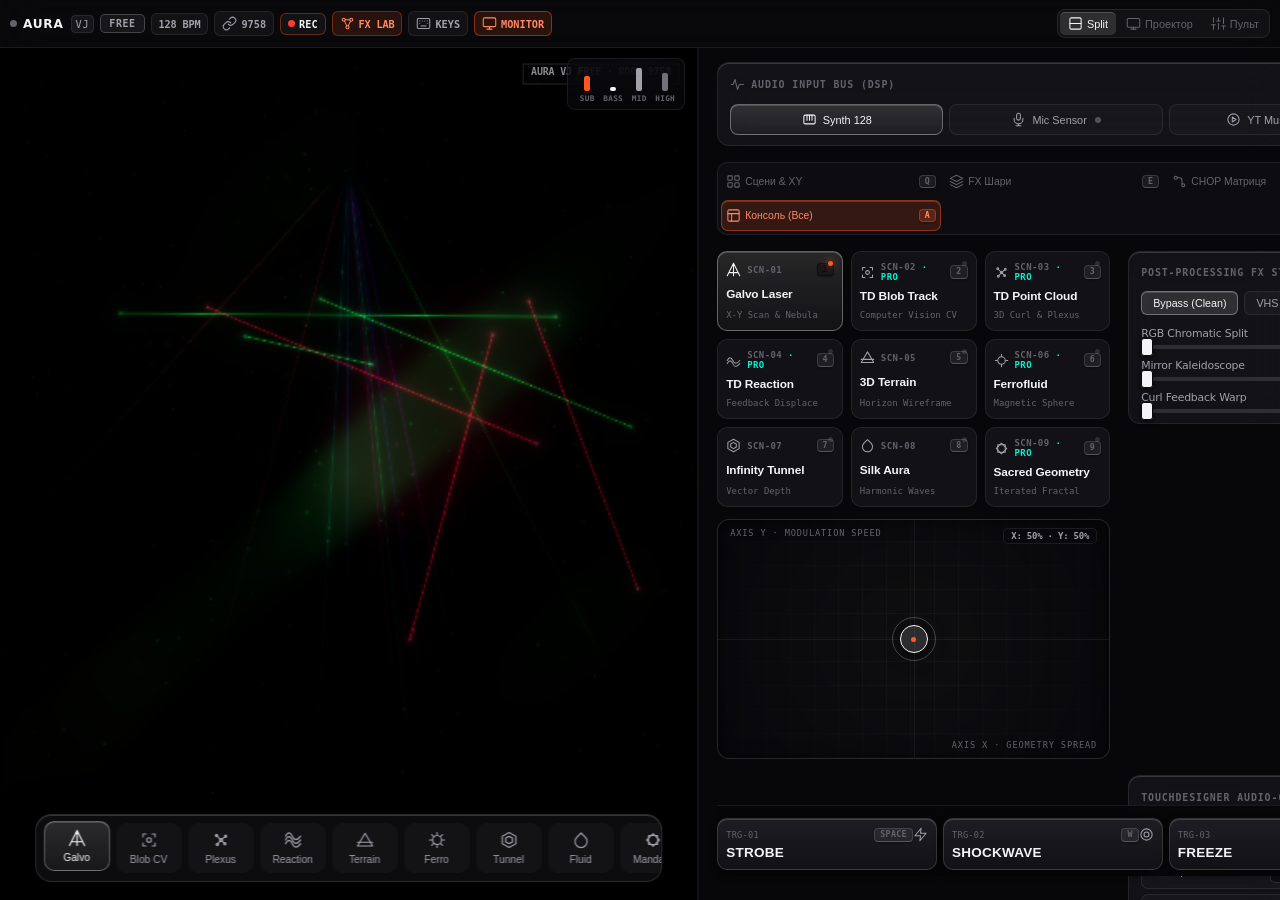
==== index.html @ 3c991b8f "feat(desktop): complete pro desktop workstation adaptation for remote console and live monitor" ====
<!doctype html>
<html lang="uk">
  <head>
    <meta charset="UTF-8" />
    <meta
      name="viewport"
      content="width=device-width, initial-scale=1.0, maximum-scale=1.0, user-scalable=no, viewport-fit=cover"
    />
    <meta name="theme-color" content="#09090b" />
    <meta name="apple-mobile-web-app-capable" content="yes" />
    <meta name="apple-mobile-web-app-status-bar-style" content="black-translucent" />
    <meta name="apple-mobile-web-app-title" content="AURA VJ PRO" />
    <link rel="manifest" href="manifest.json" />
    <title>AURA VJ PRO — Spatial Projection & FX Studio</title>
    <link rel="stylesheet" href="style.css" />
  </head>
  <body data-view="split">
    <!-- ВЕРХНЯ ПАНЕЛЬ СТАТУСУ (PRO STUDIO TOP BAR) -->
    <header class="top-bar" id="topBar">
      <div class="brand-status">
        <span class="pulse-dot" id="beatLed"></span>
        <span class="brand-title">AURA <strong>VJ</strong></span>
        <button
          class="pro-status-pill"
          id="btnProBadge"
          title="Керування ліцензією AURA VJ PRO та комерційними функціями"
        >
          <span id="proBadgeText">FREE</span>
        </button>
        <span class="bpm-pill" id="bpmDisplay">128 BPM</span>
        <button
          class="room-pill"
          id="btnRoomBadge"
          title="З'єднати iPhone та Проектор за QR/кодом кімнати"
        >
          <svg class="ico" viewBox="0 0 24 24">
            <path d="M10 13a5 5 0 0 0 7.54.54l3-3a5 5 0 0 0-7.07-7.07l-1.72 1.71" />
            <path d="M14 11a5 5 0 0 0-7.54-.54l-3 3a5 5 0 0 0 7.07 7.07l1.71-1.71" />
          </svg>
          <span id="roomCodeText">----</span>
        </button>
        <button
          class="room-pill rec-pill"
          id="btnRecordVideo"
          title="Записати 60 FPS відео зі звуком для TikTok / Instagram Reels"
        >
          <span class="rec-dot"></span>
          <span id="recBtnText">REC</span>
        </button>
        <a
          href="studio.html"
          class="room-pill studio-link-pill"
          id="btnOpenStudio"
          title="Відкрити окремий конструктор ефектів TouchDesigner & Filmora"
        >
          <svg class="ico" viewBox="0 0 24 24">
            <circle cx="6" cy="6" r="2.5" />
            <circle cx="18" cy="6" r="2.5" />
            <circle cx="12" cy="18" r="2.5" />
            <path d="M8.5 6h7M7.2 8.2l3.6 7.6M16.8 8.2l-3.6 7.6" />
          </svg>
          <span>FX LAB</span>
        </a>
        <button
          class="room-pill shortcuts-btn"
          id="btnShortcuts"
          title="Гарячі клавіші для десктопу (Клавіша ? або H)"
        >
          <svg class="ico" viewBox="0 0 24 24">
            <rect x="2" y="4" width="20" height="16" rx="2" />
            <line x1="6" y1="8" x2="6" y2="8" />
            <line x1="10" y1="8" x2="10" y2="8" />
            <line x1="14" y1="8" x2="14" y2="8" />
            <line x1="18" y1="8" x2="18" y2="8" />
            <line x1="6" y1="12" x2="6" y2="12" />
            <line x1="18" y1="12" x2="18" y2="12" />
            <line x1="8" y1="16" x2="16" y2="16" />
          </svg>
          <span>KEYS</span>
        </button>
        <button
          class="room-pill monitor-btn active"
          id="btnToggleMonitor"
          title="Сховати/показати Live Program Monitor на десктопі (Клавіша P)"
        >
          <svg class="ico" viewBox="0 0 24 24">
            <rect x="2" y="3" width="20" height="14" rx="2" />
            <line x1="8" y1="21" x2="16" y2="21" />
            <line x1="12" y1="17" x2="12" y2="21" />
          </svg>
          <span id="monitorBtnText">MONITOR</span>
        </button>
      </div>

      <div class="view-switcher" role="tablist" aria-label="Режим екрана">
        <button
          class="view-btn active"
          data-target-view="split"
          title="Екран проектора + Пульт на одному екрані"
        >
          <svg class="ico" viewBox="0 0 24 24">
            <rect x="3" y="3" width="18" height="18" rx="2" />
            <line x1="3" y1="12" x2="21" y2="12" />
          </svg>
          <span>Split</span>
        </button>
        <button
          class="view-btn"
          data-target-view="projector"
          title="Повний екран для Проектора та Smart TV"
        >
          <svg class="ico" viewBox="0 0 24 24">
            <rect x="2" y="4" width="20" height="14" rx="2" />
            <line x1="8" y1="21" x2="16" y2="21" />
            <line x1="12" y1="18" x2="12" y2="21" />
          </svg>
          <span>Проектор</span>
        </button>
        <button
          class="view-btn"
          data-target-view="remote"
          title="Повноекранний VJ-пульт для смартфона"
        >
          <svg class="ico" viewBox="0 0 24 24">
            <line x1="4" y1="21" x2="4" y2="14" />
            <line x1="4" y1="10" x2="4" y2="3" />
            <line x1="12" y1="21" x2="12" y2="12" />
            <line x1="12" y1="8" x2="12" y2="3" />
            <line x1="20" y1="21" x2="20" y2="16" />
            <line x1="20" y1="12" x2="20" y2="3" />
            <line x1="1" y1="14" x2="7" y2="14" />
            <line x1="9" y1="8" x2="15" y2="8" />
            <line x1="17" y1="16" x2="23" y2="16" />
          </svg>
          <span>Пульт</span>
        </button>
      </div>
    </header>

    <!-- СЕКЦІЯ 1: ЕКРАН ПРОЕКТОРА / SMART TV (WebGL Shader Canvas + TD CV Overlay + Spatial Glass Dock) -->
    <section class="projector-stage" id="projectorStage">
      <canvas id="shaderCanvas"></canvas>
      <canvas id="tdOverlayCanvas" class="td-overlay-canvas"></canvas>

      <!-- Приховані елементи для Відео / Камери / Фото текстури (Media TOP) -->
      <video id="customVideoEl" playsinline muted loop hidden></video>
      <img id="customImageEl" alt="" hidden />

      <!-- Живий міні-індикатор 4 частотних смуг DSP (Sub-Bass, Bass, Mid, High) -->
      <div class="dsp-telemetry-hud" id="dspHud">
        <div class="band-meter">
          <div class="band-fill sub" id="meterSub"></div>
          <span>SUB</span>
        </div>
        <div class="band-meter">
          <div class="band-fill bass" id="meterBass"></div>
          <span>BASS</span>
        </div>
        <div class="band-meter">
          <div class="band-fill mid" id="meterMid"></div>
          <span>MID</span>
        </div>
        <div class="band-meter">
          <div class="band-fill high" id="meterHigh"></div>
          <span>HIGH</span>
        </div>
      </div>

      <!-- Spatial Glass Dock (автоматично ховається в режимі Проектора) -->
      <nav
        class="projector-dock"
        id="projectorDock"
        aria-label="Панель керування проектором (підтримує пульт Smart TV)"
      >
        <button class="dock-item active" data-mode="lasers" tabindex="0">
          <svg class="ico ico-lg" viewBox="0 0 24 24">
            <path d="M12 2L2 22M12 2l10 20M12 2v20M4.5 17h15" />
          </svg>
          <span class="dock-label">Galvo</span>
        </button>
        <button class="dock-item" data-mode="blobtrack" tabindex="-1">
          <svg class="ico ico-lg" viewBox="0 0 24 24">
            <path d="M4 8V4h4M16 4h4v4M20 16v4h-4M8 20H4v-4" />
            <circle cx="12" cy="12" r="3" />
          </svg>
          <span class="dock-label">Blob CV</span>
        </button>
        <button class="dock-item" data-mode="pointcloud" tabindex="-1">
          <svg class="ico ico-lg" viewBox="0 0 24 24">
            <circle cx="6" cy="6" r="1.5" />
            <circle cx="18" cy="7" r="1.5" />
            <circle cx="12" cy="12" r="2" />
            <circle cx="7" cy="18" r="1.5" />
            <circle cx="17" cy="17" r="1.5" />
            <path d="M6 6l6 6 6-5M7 18l5-6 5 5" />
          </svg>
          <span class="dock-label">Plexus</span>
        </button>
        <button class="dock-item" data-mode="reaction" tabindex="-1">
          <svg class="ico ico-lg" viewBox="0 0 24 24">
            <path d="M2 12c3-6 6-6 9 0s6 6 11 0" />
            <path d="M2 17c3-6 6-6 9 0s6 6 11 0" />
            <path d="M2 7c3-6 6-6 9 0s6 6 11 0" />
          </svg>
          <span class="dock-label">Reaction</span>
        </button>
        <button class="dock-item" data-mode="synthwave" tabindex="-1">
          <svg class="ico ico-lg" viewBox="0 0 24 24">
            <polygon points="12 3 2 20 22 20 12 3" />
            <line x1="2" y1="15" x2="22" y2="15" />
          </svg>
          <span class="dock-label">Terrain</span>
        </button>
        <button class="dock-item" data-mode="ferrofluid" tabindex="-1">
          <svg class="ico ico-lg" viewBox="0 0 24 24">
            <circle cx="12" cy="12" r="6" />
            <path d="M12 2v3M12 19v3M2 12h3M19 12h3M4.9 4.9l2.1 2.1M17 17l2.1 2.1M4.9 19.1L7 17M17 7l2.1-2.1" />
          </svg>
          <span class="dock-label">Ferro</span>
        </button>
        <button class="dock-item" data-mode="tunnel" tabindex="-1">
          <svg class="ico ico-lg" viewBox="0 0 24 24">
            <polygon points="12 2 21 7 21 17 12 22 3 17 3 7 12 2" />
            <polygon points="12 7 16.5 9.5 16.5 14.5 12 17 7.5 14.5 7.5 9.5 12 7" />
          </svg>
          <span class="dock-label">Tunnel</span>
        </button>
        <button class="dock-item" data-mode="liquid" tabindex="-1">
          <svg class="ico ico-lg" viewBox="0 0 24 24">
            <path d="M12 2.69l5.66 5.66a8 8 0 1 1-11.31 0z" />
          </svg>
          <span class="dock-label">Fluid</span>
        </button>
        <button class="dock-item" data-mode="fractal" tabindex="-1">
          <svg class="ico ico-lg" viewBox="0 0 24 24">
            <rect x="6" y="6" width="12" height="12" transform="rotate(45 12 12)" />
            <rect x="6" y="6" width="12" height="12" />
          </svg>
          <span class="dock-label">Mandala</span>
        </button>
        <button class="dock-item dock-action" id="btnQrModal" tabindex="-1">
          <svg class="ico ico-lg" viewBox="0 0 24 24">
            <rect x="3" y="3" width="7" height="7" />
            <rect x="14" y="3" width="7" height="7" />
            <rect x="3" y="14" width="7" height="7" />
            <path d="M14 14h3v3h-3zM18 18h3v3h-3z" />
          </svg>
          <span class="dock-label">Sync QR</span>
        </button>
        <button class="dock-item dock-action" id="btnFullscreen" tabindex="-1">
          <svg class="ico ico-lg" viewBox="0 0 24 24">
            <path d="M8 3H5a2 2 0 0 0-2 2v3m18 0V5a2 2 0 0 0-2-2h-3m0 18h3a2 2 0 0 0 2-2v-3M3 16v3a2 2 0 0 0 2 2h3" />
          </svg>
          <span class="dock-label">Full</span>
        </button>
      </nav>
    </section>

    <!-- СЕКЦІЯ 2: PRO STUDIO CONTROLLER DECK -->
    <section class="mobile-vj-deck" id="mobileDeck" aria-label="Мобільний VJ Пульт">
      <!-- Банер швидкого підключення мікрофона для мобільного пульта -->
      <div class="mic-start-banner" id="micStartBanner">
        <div class="mic-start-content">
          <svg class="ico ico-pulse" viewBox="0 0 24 24">
            <rect x="9" y="2" width="6" height="11" rx="3" />
            <path d="M19 10v2a7 7 0 0 1-14 0v-2M12 19v3M8 22h8" />
          </svg>
          <div class="mic-start-texts">
            <strong>Синхронізація мікрофона</strong>
            <span>Торкніться, щоб транслювати звук на проектор</span>
          </div>
        </div>
        <button class="btn-mic-start" id="btnStartRemoteMic">СТАРТ 🎙️</button>
      </div>

      <!-- Джерело аудіосигналу DSP -->
      <div class="deck-card source-strip">
        <div class="strip-header">
          <span class="strip-title">
            <svg class="ico" viewBox="0 0 24 24">
              <path d="M2 12h3l3-8 4 16 3-8h7" />
            </svg>
            AUDIO INPUT BUS (DSP)
          </span>
          <div class="strip-actions">
            <button class="mic-boost-pill" id="btnMicBoost" title="Чутливість мікрофона (Boost x1 / x2.5 / x4.5)">
              <svg class="ico" viewBox="0 0 24 24"><polygon points="13 2 3 14 12 14 11 22 21 10 12 10 13 2"/></svg>
              <span id="txtMicBoost">BOOST 2.5X</span>
            </button>
            <label class="toggle-pill" title="Вимкнути/увімкнути звук синтезатора">
              <input type="checkbox" id="chkSynthAudio" checked />
              <span>SYNTH MONITOR</span>
            </label>
          </div>
        </div>
        <div class="source-pills" id="sourceContainer">
          <button class="src-pill active" data-source="synth" tabindex="0">
            <svg class="ico" viewBox="0 0 24 24">
              <rect x="3" y="5" width="18" height="14" rx="2" />
              <line x1="8" y1="5" x2="8" y2="13" />
              <line x1="12" y1="5" x2="12" y2="13" />
              <line x1="16" y1="5" x2="16" y2="13" />
            </svg>
            <span>Synth 128</span>
          </button>
          <button class="src-pill" data-source="mic" tabindex="-1">
            <svg class="ico" viewBox="0 0 24 24">
              <rect x="9" y="2" width="6" height="11" rx="3" />
              <path d="M19 10v2a7 7 0 0 1-14 0v-2M12 19v3M8 22h8" />
            </svg>
            <span>Mic Sensor</span>
            <span class="mic-live-dot" id="micLiveDot" title="Активний захват аудіо"></span>
          </button>
          <button class="src-pill" data-source="native_android" tabindex="-1">
            <svg class="ico" viewBox="0 0 24 24">
              <polygon points="10 8 16 12 10 16 10 8" />
              <circle cx="12" cy="12" r="9" />
            </svg>
            <span>YT Music (APK)</span>
          </button>
          <button class="src-pill" data-source="file" tabindex="-1">
            <svg class="ico" viewBox="0 0 24 24">
              <path d="M9 18V5l12-2v13" />
              <circle cx="6" cy="18" r="3" />
              <circle cx="18" cy="16" r="3" />
            </svg>
            <span>Audio File</span>
          </button>
        </div>
        <input type="file" id="audioFileInput" accept="audio/*" hidden />
      </div>

      <!-- Вкладки студії: Сцени / Filmora FX / TouchDesigner CHOP Ноди / Відео & Камера -->
      <div class="studio-tabs" role="tablist" aria-label="Інструменти VJ-студії">
        <button class="studio-tab active" data-tab="tabScenes" role="tab">
          <svg class="ico" viewBox="0 0 24 24">
            <rect x="3" y="3" width="7" height="7" rx="1" />
            <rect x="14" y="3" width="7" height="7" rx="1" />
            <rect x="3" y="14" width="7" height="7" rx="1" />
            <rect x="14" y="14" width="7" height="7" rx="1" />
          </svg>
          <span>Сцени & XY</span>
          <span class="kbd-hint">Q</span>
        </button>
        <button class="studio-tab" data-tab="tabFilmoraFx" role="tab">
          <svg class="ico" viewBox="0 0 24 24">
            <polygon points="12 2 2 7 12 12 22 7 12 2" />
            <polyline points="2 12 12 17 22 12" />
            <polyline points="2 17 12 22 22 17" />
          </svg>
          <span>FX Шари</span>
          <span class="kbd-hint">E</span>
        </button>
        <button class="studio-tab" data-tab="tabTdNodes" role="tab">
          <svg class="ico" viewBox="0 0 24 24">
            <circle cx="6" cy="6" r="2.5" />
            <circle cx="18" cy="18" r="2.5" />
            <path d="M8.5 6H12a4 4 0 0 1 4 4v5.5" />
          </svg>
          <span>CHOP Матриця</span>
          <span class="kbd-hint">R</span>
        </button>
        <button class="studio-tab" data-tab="tabMediaTop" role="tab">
          <svg class="ico" viewBox="0 0 24 24">
            <polygon points="23 7 16 12 23 17 23 7" />
            <rect x="1" y="5" width="15" height="14" rx="2" />
          </svg>
          <span>Медіа Вхід</span>
          <span class="kbd-hint">T</span>
        </button>
        <button
          class="studio-tab desktop-only-tab"
          data-tab="tabAll"
          role="tab"
          title="Повний пульт: всі 4 рэки одночасно (Клавіша A)"
        >
          <svg class="ico" viewBox="0 0 24 24">
            <rect x="3" y="3" width="18" height="18" rx="2" />
            <line x1="3" y1="9" x2="21" y2="9" />
            <line x1="9" y1="21" x2="9" y2="9" />
          </svg>
          <span>Консоль (Все)</span>
          <span class="kbd-hint">A</span>
        </button>
      </div>

      <!-- ВКЛАДКА 1: 9 ГЕНЕРАТИВНИХ СЦЕН + XY MORPH TOUCHPAD -->
      <div class="studio-panel active" id="tabScenes">
        <div class="preset-grid" id="presetGrid" aria-label="Візуальні сцени">
          <button class="vj-pad active" data-mode="lasers" tabindex="0">
            <div class="pad-top-row">
              <svg class="ico" viewBox="0 0 24 24">
                <path d="M12 2L2 22M12 2l10 20M12 2v20M4.5 17h15" />
              </svg>
              <span class="pad-code">SCN-01</span>
              <span class="kbd-hint">1</span>
            </div>
            <span class="pad-name">Galvo Laser</span>
            <span class="pad-sub">X-Y Scan & Nebula</span>
          </button>

          <button class="vj-pad" data-mode="blobtrack" tabindex="-1">
            <div class="pad-top-row">
              <svg class="ico" viewBox="0 0 24 24">
                <path d="M4 8V4h4M16 4h4v4M20 16v4h-4M8 20H4v-4" />
                <circle cx="12" cy="12" r="3" />
              </svg>
              <span class="pad-code">SCN-02</span>
              <span class="kbd-hint">2</span>
            </div>
            <span class="pad-name">TD Blob Track</span>
            <span class="pad-sub">Computer Vision CV</span>
          </button>

          <button class="vj-pad" data-mode="pointcloud" tabindex="-1">
            <div class="pad-top-row">
              <svg class="ico" viewBox="0 0 24 24">
                <circle cx="6" cy="6" r="1.5" />
                <circle cx="18" cy="7" r="1.5" />
                <circle cx="12" cy="12" r="2" />
                <circle cx="7" cy="18" r="1.5" />
                <circle cx="17" cy="17" r="1.5" />
                <path d="M6 6l6 6 6-5M7 18l5-6 5 5" />
              </svg>
              <span class="pad-code">SCN-03</span>
              <span class="kbd-hint">3</span>
            </div>
            <span class="pad-name">TD Point Cloud</span>
            <span class="pad-sub">3D Curl & Plexus</span>
          </button>

          <button class="vj-pad" data-mode="reaction" tabindex="-1">
            <div class="pad-top-row">
              <svg class="ico" viewBox="0 0 24 24">
                <path d="M2 12c3-6 6-6 9 0s6 6 11 0" />
                <path d="M2 17c3-6 6-6 9 0s6 6 11 0" />
              </svg>
              <span class="pad-code">SCN-04</span>
              <span class="kbd-hint">4</span>
            </div>
            <span class="pad-name">TD Reaction</span>
            <span class="pad-sub">Feedback Displace</span>
          </button>

          <button class="vj-pad" data-mode="synthwave" tabindex="-1">
            <div class="pad-top-row">
              <svg class="ico" viewBox="0 0 24 24">
                <polygon points="12 3 2 20 22 20 12 3" />
                <line x1="2" y1="15" x2="22" y2="15" />
              </svg>
              <span class="pad-code">SCN-05</span>
              <span class="kbd-hint">5</span>
            </div>
            <span class="pad-name">3D Terrain</span>
            <span class="pad-sub">Horizon Wireframe</span>
          </button>

          <button class="vj-pad" data-mode="ferrofluid" tabindex="-1">
            <div class="pad-top-row">
              <svg class="ico" viewBox="0 0 24 24">
                <circle cx="12" cy="12" r="6" />
                <path d="M12 2v3M12 19v3M2 12h3M19 12h3" />
              </svg>
              <span class="pad-code">SCN-06</span>
              <span class="kbd-hint">6</span>
            </div>
            <span class="pad-name">Ferrofluid</span>
            <span class="pad-sub">Magnetic Sphere</span>
          </button>

          <button class="vj-pad" data-mode="tunnel" tabindex="-1">
            <div class="pad-top-row">
              <svg class="ico" viewBox="0 0 24 24">
                <polygon points="12 2 21 7 21 17 12 22 3 17 3 7 12 2" />
                <polygon points="12 7 16.5 9.5 16.5 14.5 12 17 7.5 14.5 7.5 9.5 12 7" />
              </svg>
              <span class="pad-code">SCN-07</span>
              <span class="kbd-hint">7</span>
            </div>
            <span class="pad-name">Infinity Tunnel</span>
            <span class="pad-sub">Vector Depth</span>
          </button>

          <button class="vj-pad" data-mode="liquid" tabindex="-1">
            <div class="pad-top-row">
              <svg class="ico" viewBox="0 0 24 24">
                <path d="M12 2.69l5.66 5.66a8 8 0 1 1-11.31 0z" />
              </svg>
              <span class="pad-code">SCN-08</span>
              <span class="kbd-hint">8</span>
            </div>
            <span class="pad-name">Silk Aura</span>
            <span class="pad-sub">Harmonic Waves</span>
          </button>

          <button class="vj-pad" data-mode="fractal" tabindex="-1">
            <div class="pad-top-row">
              <svg class="ico" viewBox="0 0 24 24">
                <rect x="6" y="6" width="12" height="12" transform="rotate(45 12 12)" />
                <rect x="6" y="6" width="12" height="12" />
              </svg>
              <span class="pad-code">SCN-09</span>
              <span class="kbd-hint">9</span>
            </div>
            <span class="pad-name">Sacred Geometry</span>
            <span class="pad-sub">Iterated Fractal</span>
          </button>
        </div>

        <!-- Інтерактивний XY MORPH TOUCHPAD -->
        <div class="xy-pad-wrapper">
          <div class="xy-pad" id="xyPad" title="Керування XY модуляцією (Перетягування мишею, стрілки на клавіатурі, подвійний клік для центрування)">
            <span class="xy-axis-label top">AXIS Y · MODULATION SPEED</span>
            <span class="xy-coords-badge" id="xyCoordsBadge">X: 50% · Y: 50%</span>
            <span class="xy-axis-label bottom">AXIS X · GEOMETRY SPREAD</span>
            <div class="xy-puck" id="xyPuck" style="left: 50%; top: 50%">
              <div class="xy-puck-ring"></div>
            </div>
          </div>
        </div>
      </div>

      <!-- ВКЛАДКА 2: КОНСТРУКТОР ШАРІВ FILMORA FX (НАКЛАДАЮТЬСЯ ОДНОЧАСНО) -->
      <div class="studio-panel" id="tabFilmoraFx">
        <div class="deck-card fx-studio-card">
          <div class="strip-header">
            <span class="strip-title">POST-PROCESSING FX STACK</span>
            <label class="toggle-pill">
              <input type="checkbox" id="chkBlobHud" />
              <span>TD CV OVERLAY</span>
            </label>
          </div>
          <div class="fx-preset-chips" id="fxPresetBar">
            <button class="fx-chip active" data-fx-preset="clean">Bypass (Clean)</button>
            <button class="fx-chip" data-fx-preset="vhs">VHS Glitch</button>
            <button class="fx-chip" data-fx-preset="td_cv">TD Blob Vision</button>
            <button class="fx-chip" data-fx-preset="acid">Mirror Kaleido</button>
            <button class="fx-chip" data-fx-preset="led">LED Matrix</button>
          </div>

          <div class="fx-sliders-grid">
            <div class="fx-slider-row">
              <div class="fx-slider-label">
                <span>RGB Chromatic Split</span>
                <strong id="val_rgbSplit">0%</strong>
              </div>
              <input
                type="range"
                class="fx-range"
                data-fx="rgbSplit"
                min="0"
                max="100"
                value="0"
              />
            </div>

            <div class="fx-slider-row">
              <div class="fx-slider-label">
                <span>VHS Slice Glitch</span>
                <strong id="val_glitch">0%</strong>
              </div>
              <input
                type="range"
                class="fx-range"
                data-fx="glitch"
                min="0"
                max="100"
                value="0"
              />
            </div>

            <div class="fx-slider-row">
              <div class="fx-slider-label">
                <span>Mirror Kaleidoscope</span>
                <strong id="val_kaleido">0%</strong>
              </div>
              <input
                type="range"
                class="fx-range"
                data-fx="kaleido"
                min="0"
                max="100"
                value="0"
              />
            </div>

            <div class="fx-slider-row">
              <div class="fx-slider-label">
                <span>Sobel Edge Contour</span>
                <strong id="val_edges">0%</strong>
              </div>
              <input
                type="range"
                class="fx-range"
                data-fx="edges"
                min="0"
                max="100"
                value="0"
              />
            </div>

            <div class="fx-slider-row">
              <div class="fx-slider-label">
                <span>Curl Feedback Warp</span>
                <strong id="val_feedback">0%</strong>
              </div>
              <input
                type="range"
                class="fx-range"
                data-fx="feedback"
                min="0"
                max="100"
                value="0"
              />
            </div>

            <div class="fx-slider-row">
              <div class="fx-slider-label">
                <span>Halftone LED Matrix</span>
                <strong id="val_pixelate">0%</strong>
              </div>
              <input
                type="range"
                class="fx-range"
                data-fx="pixelate"
                min="0"
                max="100"
                value="0"
              />
            </div>
          </div>
        </div>
      </div>

      <!-- ВКЛАДКА 3: TOUCHDESIGNER AUDIO-CHOP МАТРИЦЯ МОДУЛЯЦІЇ ТА ЗБЕРЕЖЕННЯ ПРЕСЕТІВ -->
      <div class="studio-panel" id="tabTdNodes">
        <div class="deck-card td-patch-card">
          <div class="strip-header">
            <span class="strip-title">TOUCHDESIGNER AUDIO-CHOP ROUTER</span>
            <div class="td-header-actions">
              <button class="mini-action-btn" id="btnRandomPatch">RANDOMIZE</button>
              <button class="mini-action-btn save" id="btnSaveUserPreset">SAVE PATCH</button>
            </div>
          </div>
          <p class="td-hint">
            Призначте частотний канал аудіо (CHOP Export) для автоматичної модуляції кожного FX-параметра:
          </p>

          <div class="chop-matrix">
            <div class="chop-row">
              <span class="chop-param">RGB Split</span>
              <select class="chop-select" data-chop="rgbSplit">
                <option value="none">Manual Only</option>
                <option value="subBass" selected>SUB (20-60Hz)</option>
                <option value="bass">BASS (60-250Hz)</option>
                <option value="mid">MID (250-2.5kHz)</option>
                <option value="high">HIGH (2.5-16kHz)</option>
                <option value="lfo">LFO Sine Wave</option>
              </select>
              <div class="chop-meter"><div class="chop-bar" id="chopBar_rgbSplit"></div></div>
            </div>

            <div class="chop-row">
              <span class="chop-param">VHS Glitch</span>
              <select class="chop-select" data-chop="glitch">
                <option value="none" selected>Manual Only</option>
                <option value="subBass">SUB (20-60Hz)</option>
                <option value="bass">BASS (60-250Hz)</option>
                <option value="mid">MID (250-2.5kHz)</option>
                <option value="high">HIGH (2.5-16kHz)</option>
                <option value="lfo">LFO Sine Wave</option>
              </select>
              <div class="chop-meter"><div class="chop-bar" id="chopBar_glitch"></div></div>
            </div>

            <div class="chop-row">
              <span class="chop-param">Kaleidoscope</span>
              <select class="chop-select" data-chop="kaleido">
                <option value="none" selected>Manual Only</option>
                <option value="subBass">SUB (20-60Hz)</option>
                <option value="bass">BASS (60-250Hz)</option>
                <option value="mid">MID (250-2.5kHz)</option>
                <option value="high">HIGH (2.5-16kHz)</option>
                <option value="lfo">LFO Sine Wave</option>
              </select>
              <div class="chop-meter"><div class="chop-bar" id="chopBar_kaleido"></div></div>
            </div>

            <div class="chop-row">
              <span class="chop-param">Edge Contour</span>
              <select class="chop-select" data-chop="edges">
                <option value="none" selected>Manual Only</option>
                <option value="subBass">SUB (20-60Hz)</option>
                <option value="bass">BASS (60-250Hz)</option>
                <option value="mid">MID (250-2.5kHz)</option>
                <option value="high">HIGH (2.5-16kHz)</option>
                <option value="lfo">LFO Sine Wave</option>
              </select>
              <div class="chop-meter"><div class="chop-bar" id="chopBar_edges"></div></div>
            </div>

            <div class="chop-row">
              <span class="chop-param">Feedback Warp</span>
              <select class="chop-select" data-chop="feedback">
                <option value="none">Manual Only</option>
                <option value="subBass">SUB (20-60Hz)</option>
                <option value="bass" selected>BASS (60-250Hz)</option>
                <option value="mid">MID (250-2.5kHz)</option>
                <option value="high">HIGH (2.5-16kHz)</option>
                <option value="lfo">LFO Sine Wave</option>
              </select>
              <div class="chop-meter"><div class="chop-bar" id="chopBar_feedback"></div></div>
            </div>

            <div class="chop-row">
              <span class="chop-param">LED Matrix</span>
              <select class="chop-select" data-chop="pixelate">
                <option value="none" selected>Manual Only</option>
                <option value="subBass">SUB (20-60Hz)</option>
                <option value="bass">BASS (60-250Hz)</option>
                <option value="mid">MID (250-2.5kHz)</option>
                <option value="high">HIGH (2.5-16kHz)</option>
                <option value="lfo">LFO Sine Wave</option>
              </select>
              <div class="chop-meter"><div class="chop-bar" id="chopBar_pixelate"></div></div>
            </div>
          </div>

          <div class="user-presets-bar" id="userPresetsBar"></div>
        </div>
      </div>

      <!-- ВКЛАДКА 4: МЕДІА-МІКШЕР (ВЛАСНЕ ВІДЕО / ФОТО / ЖИВА КАМЕРА ПІД ШЕЙДЕРИ) -->
      <div class="studio-panel" id="tabMediaTop">
        <div class="deck-card media-top-card">
          <div class="strip-header">
            <span class="strip-title">VIDEO / CAMERA INPUT (MEDIA TOP)</span>
            <button class="mini-action-btn" id="btnClearMedia">EJECT MEDIA</button>
          </div>
          <p class="td-hint">
            Завантажте відеокліп, фото або увімкніть живу камеру для накладання шейдерів та ефектів:
          </p>

          <div class="media-buttons-row">
            <button class="media-btn" id="btnUploadMedia">
              <svg class="ico" viewBox="0 0 24 24">
                <path d="M21 15v4a2 2 0 0 1-2 2H5a2 2 0 0 1-2-2v-4" />
                <polyline points="17 8 12 3 7 8" />
                <line x1="12" y1="3" x2="12" y2="15" />
              </svg>
              <span>Load Video / Image</span>
            </button>
            <button class="media-btn" id="btnLiveCamera">
              <svg class="ico" viewBox="0 0 24 24">
                <polygon points="23 7 16 12 23 17 23 7" />
                <rect x="1" y="5" width="15" height="14" rx="2" />
              </svg>
              <span>Live Camera Input</span>
            </button>
          </div>
          <input
            type="file"
            id="mediaFileInput"
            accept="video/*,image/*"
            hidden
          />

          <div class="fx-slider-row" style="margin-top: 10px">
            <div class="fx-slider-label">
              <span>Media Mix Level (Video ↔ Shader)</span>
              <strong id="val_mediaMix">0%</strong>
            </div>
            <input
              type="range"
              id="rangeMediaMix"
              min="0"
              max="100"
              value="0"
            />
          </div>

          <div class="fx-preset-chips" style="margin-top: 10px">
            <button class="fx-chip active" data-media-mode="0">
              Screen Composite
            </button>
            <button class="fx-chip" data-media-mode="1">
              Audio Bass Displace
            </button>
            <button class="fx-chip" data-media-mode="2">
              Luma Contour Mask
            </button>
          </div>

          <!-- B2B VENUE OVERLAY & KEYSTONE ROOM MASKING (PRO FEATURES) -->
          <div class="pro-venue-box">
            <div class="strip-header" style="margin-top: 12px">
              <span class="strip-title">💎 B2B VENUE SIGN & KEYSTONE MASK (PRO)</span>
              <label class="toggle-pill">
                <input type="checkbox" id="chkVenueOverlay" />
                <span>SHOW SIGN</span>
              </label>
            </div>
            <div class="venue-inputs-row">
              <input
                type="text"
                id="inputVenueTitle"
                maxlength="28"
                placeholder="НАЗВА ЗАКЛАДУ / DJ (NEON BAR)"
              />
              <input
                type="text"
                id="inputVenueSub"
                maxlength="36"
                placeholder="Підпис (WIFI: aura2026 / @dj_max)"
              />
            </div>
            <div class="fx-sliders-grid" style="margin-top: 8px">
              <div class="fx-slider-row">
                <div class="fx-slider-label">
                  <span>Keystone Scale (Зум стіни)</span>
                  <strong id="val_keystoneScale">100%</strong>
                </div>
                <input
                  type="range"
                  id="rangeKeystoneScale"
                  min="50"
                  max="100"
                  value="100"
                />
              </div>
              <div class="fx-slider-row">
                <div class="fx-slider-label">
                  <span>Room Border Mask (Обрізка країв)</span>
                  <strong id="val_keystoneCrop">0%</strong>
                </div>
                <input
                  type="range"
                  id="rangeKeystoneCrop"
                  min="0"
                  max="35"
                  value="0"
                />
              </div>
            </div>
          </div>
        </div>
      </div>

      <!-- 4 ТАКТИЛЬНІ КЛАВІШІ TRG-FX (TEENAGE ENGINEERING SYNTH KEYS) -->
      <div class="fx-row" id="fxRow">
        <button class="fx-btn strobe" id="fxStrobe" title="Стробоскоп (Утримувати Space)">
          <div class="fx-btn-head">
            <small>TRG-01</small>
            <span class="kbd-hint">SPACE</span>
            <svg class="ico" viewBox="0 0 24 24">
              <polygon points="13 2 3 14 12 14 11 22 21 10 12 10 13 2" />
            </svg>
          </div>
          <span>STROBE</span>
        </button>
        <button class="fx-btn shockwave" id="fxShockwave" title="Ударна хвиля (Клавіша W)">
          <div class="fx-btn-head">
            <small>TRG-02</small>
            <span class="kbd-hint">W</span>
            <svg class="ico" viewBox="0 0 24 24">
              <circle cx="12" cy="12" r="9" />
              <circle cx="12" cy="12" r="4" />
            </svg>
          </div>
          <span>SHOCKWAVE</span>
        </button>
        <button class="fx-btn freeze" id="fxFreeze" title="Заморозка кадру (Клавіша F)">
          <div class="fx-btn-head">
            <small>TRG-03</small>
            <span class="kbd-hint">F</span>
            <svg class="ico" viewBox="0 0 24 24">
              <rect x="6" y="4" width="4" height="16" />
              <rect x="14" y="4" width="4" height="16" />
            </svg>
          </div>
          <span>FREEZE</span>
        </button>
        <button class="fx-btn colordrop" id="fxColorDrop" title="Зміна колірної палітри (Клавіша C)">
          <div class="fx-btn-head">
            <small>TRG-04</small>
            <span class="kbd-hint">C</span>
            <svg class="ico" viewBox="0 0 24 24">
              <circle cx="13.5" cy="6.5" r="2.5" />
              <circle cx="17.5" cy="10.5" r="2.5" />
              <circle cx="8.5" cy="7.5" r="2.5" />
              <circle cx="6.5" cy="12.5" r="2.5" />
              <path d="M12 2C6.5 2 2 6.5 2 12s4.5 10 10 10c.93 0 1.5-.67 1.5-1.5 0-.39-.15-.74-.39-1.01-.23-.26-.38-.61-.38-.99 0-.83.67-1.5 1.5-1.5H16c3.31 0 6-2.69 6-6 0-4.96-4.49-9-10-9z" />
            </svg>
          </div>
          <span>PALETTE</span>
        </button>
      </div>
    </section>

    <!-- Модальне вікно QR-підключення смартфона до проектора -->
    <div class="qr-modal" id="qrModal" hidden>
      <div class="qr-card">
        <h3>REMOTE LINK · iPhone ↔ Projector</h3>
        <p>
          Скануйте QR камерою iPhone або введіть однаковий
          <strong>Код Кімнати</strong> на обох пристроях (працює між 4G та Wi-Fi):
        </p>
        <div class="qr-box" id="qrCodeBox"></div>
        <div class="room-input-row">
          <input
            type="text"
            id="roomInput"
            maxlength="8"
            placeholder="ROOM ID (4821)"
          />
          <button id="btnJoinRoom" class="join-room-btn">CONNECT</button>
        </div>
        <code class="remote-url" id="remoteUrlText"></code>
        <button class="close-modal-btn" id="btnCloseQr">CLOSE</button>
      </div>
    </div>

    <!-- Модальне вікно комерційної підписки та активації AURA VJ PRO -->
    <div class="qr-modal" id="proModal" hidden>
      <div class="qr-card pro-modal-card">
        <div class="pro-modal-badge">COMMERCIAL & PRO STUDIO</div>
        <h3>AURA VJ <strong>PRO</strong> LICENSE</h3>
        <p id="proModalStatusDesc">
          Розблокуйте всі 9 TouchDesigner сцен, 6-шаровий Filmora FX стек, B2B-вивіску для закладів, Keystone-маску та приберіть водяний знак.
        </p>

        <div class="pro-plans-grid">
          <div class="pro-plan-card" data-plan="monthly">
            <span class="plan-name">CREATOR PASS</span>
            <strong class="plan-price">$4.99<small>/міс</small></strong>
            <span class="plan-sub">Всі 9 сцен + Без водяного знака</span>
          </div>
          <div class="pro-plan-card featured" data-plan="lifetime">
            <span class="plan-tag">BEST VALUE</span>
            <span class="plan-name">LIFETIME PRO</span>
            <strong class="plan-price">$24.99<small> назавжди</small></strong>
            <span class="plan-sub">FX Lab + CHOP + Keystone + B2B</span>
          </div>
        </div>

        <div class="room-input-row" style="margin-top: 12px">
          <input
            type="text"
            id="proLicenseInput"
            maxlength="24"
            placeholder="Ключ (напр. AURA-PRO-2026)"
          />
          <button id="btnActivateKey" class="join-room-btn pro-accent-btn">ACTIVATE</button>
        </div>

        <button id="btnInstantProDemo" class="pro-demo-btn">
          ⚡ Увімкнути PRO Режим (Тестова Активація в 1 клік)
        </button>

        <button class="close-modal-btn" id="btnCloseProModal" style="margin-top: 8px">
          CLOSE
        </button>
      </div>
    </div>

    <!-- Модальне вікно гарячих клавіш для десктопу (Keyboard Shortcuts) -->
    <div class="qr-modal shortcuts-modal" id="shortcutsModal" hidden>
      <div class="qr-card shortcuts-card">
        <div class="shortcuts-header">
          <div class="shortcuts-title-row">
            <svg class="ico ico-lg" viewBox="0 0 24 24">
              <rect x="2" y="4" width="20" height="16" rx="2" />
              <line x1="6" y1="8" x2="6" y2="8" />
              <line x1="10" y1="8" x2="10" y2="8" />
              <line x1="14" y1="8" x2="14" y2="8" />
              <line x1="18" y1="8" x2="18" y2="8" />
              <line x1="6" y1="12" x2="6" y2="12" />
              <line x1="18" y1="12" x2="18" y2="12" />
              <line x1="8" y1="16" x2="16" y2="16" />
            </svg>
            <h3>DESKTOP VJ KEYBOARD SHORTCUTS</h3>
          </div>
          <span class="shortcuts-sub">Швидке керування пультом із клавіатури ПК/Mac без миші</span>
        </div>

        <div class="shortcuts-grid">
          <div class="shortcut-group">
            <span class="shortcut-group-title">ПЕРЕМИКАННЯ СЦЕН (1-9)</span>
            <div class="shortcut-item">
              <kbd>1</kbd>
              <span>Galvo Laser (SCN-01)</span>
            </div>
            <div class="shortcut-item">
              <kbd>2</kbd>
              <span>TD Blob Track (SCN-02)</span>
            </div>
            <div class="shortcut-item">
              <kbd>3</kbd>
              <span>TD Point Cloud (SCN-03)</span>
            </div>
            <div class="shortcut-item">
              <kbd>4</kbd>
              <span>TD Reaction (SCN-04)</span>
            </div>
            <div class="shortcut-item">
              <kbd>5</kbd>
              <span>3D Terrain (SCN-05)</span>
            </div>
            <div class="shortcut-item">
              <kbd>6</kbd>
              <span>Ferrofluid (SCN-06)</span>
            </div>
            <div class="shortcut-item">
              <kbd>7</kbd>
              <span>Infinity Tunnel (SCN-07)</span>
            </div>
            <div class="shortcut-item">
              <kbd>8</kbd>
              <span>Silk Aura (SCN-08)</span>
            </div>
            <div class="shortcut-item">
              <kbd>9</kbd>
              <span>Sacred Geometry (SCN-09)</span>
            </div>
          </div>

          <div class="shortcut-group">
            <span class="shortcut-group-title">ТАКТИЛЬНІ TRG-FX ТА СТУДІЯ</span>
            <div class="shortcut-item">
              <kbd>SPACE</kbd>
              <span>STROBE Спалах (утримувати)</span>
            </div>
            <div class="shortcut-item">
              <kbd>W</kbd>
              <span>SHOCKWAVE Ударна хвиля</span>
            </div>
            <div class="shortcut-item">
              <kbd>F</kbd>
              <span>FREEZE Заморозка кадру</span>
            </div>
            <div class="shortcut-item">
              <kbd>C</kbd>
              <span>PALETTE Зміна колірного зсуву</span>
            </div>
            <div class="shortcut-item">
              <kbd>Q</kbd> <kbd>E</kbd> <kbd>R</kbd> <kbd>T</kbd>
              <span>Вкладки Студії</span>
            </div>
            <div class="shortcut-item">
              <kbd>A</kbd>
              <span>Консоль (Всі 4 рэки разом)</span>
            </div>
            <div class="shortcut-item">
              <kbd>M</kbd>
              <span>Mute / Монітор синтезатора</span>
            </div>
            <div class="shortcut-item">
              <kbd>P</kbd>
              <span>Сховати/показати Live Monitor прев'ю</span>
            </div>
            <div class="shortcut-item">
              <kbd>V</kbd>
              <span>Режим (Split / Проектор / Пульт)</span>
            </div>
            <div class="shortcut-item">
              <kbd>↑</kbd><kbd>↓</kbd><kbd>←</kbd><kbd>→</kbd>
              <span>Точне зміщення XY Puck</span>
            </div>
            <div class="shortcut-item">
              <kbd>?</kbd> або <kbd>H</kbd>
              <span>Ця довідка гарячих клавіш</span>
            </div>
          </div>
        </div>

        <button class="close-modal-btn" id="btnCloseShortcuts">ЗРОЗУМІЛО (ESC)</button>
      </div>
    </div>

    <script src="dsp-engine.js"></script>
    <script src="shader-visualizer.js"></script>
    <script src="sync-manager.js"></script>
    <script src="app.js"></script>
  </body>
</html>
---- style.css ----
:root {
  --bg-obsidian: #070709;
  --bg-elevated: #0d0d11;
  --glass-surface: rgba(20, 20, 25, 0.72);
  --glass-card: rgba(26, 26, 32, 0.64);
  --glass-active: linear-gradient(180deg, rgba(255, 255, 255, 0.13) 0%, rgba(255, 255, 255, 0.05) 100%);
  --border-hairline: rgba(255, 255, 255, 0.08);
  --border-active: rgba(255, 255, 255, 0.32);
  --specular-top: inset 0 1px 0 rgba(255, 255, 255, 0.16);
  --text-primary: #f4f4f6;
  --text-secondary: #a1a1aa;
  --text-muted: #63636b;
  --accent-signal: #ff5722; /* Teenage Engineering Field Orange */
  --accent-emerald: #10b981;
  --accent-ice: #e4e4e7;
  --font-sans: -apple-system, BlinkMacSystemFont, "Inter", "SF Pro Display", system-ui, sans-serif;
  --font-mono: "SF Mono", "JetBrains Mono", ui-monospace, SFMono-Regular, Menlo, monospace;
}

*,
*::before,
*::after {
  box-sizing: border-box;
  margin: 0;
  padding: 0;
  -webkit-tap-highlight-color: transparent;
  -webkit-touch-callout: none;
  -webkit-user-select: none;
  user-select: none;
}

button *,
a *,
.xy-pad * {
  pointer-events: none;
}

html,
body {
  width: 100%;
  height: 100dvh;
  background: var(--bg-obsidian);
  color: var(--text-primary);
  font-family: var(--font-sans);
  letter-spacing: -0.012em;
  overflow: hidden;
  display: flex;
  flex-direction: column;
  -webkit-font-smoothing: antialiased;
  overscroll-behavior: none;
}

/* ВЕКТОРНІ SVG ІКОНКИ */
.ico {
  width: 15px;
  height: 15px;
  stroke: currentColor;
  stroke-width: 1.65;
  stroke-linecap: round;
  stroke-linejoin: round;
  fill: none;
  flex-shrink: 0;
}

.ico-lg {
  width: 18px;
  height: 18px;
}

/* ВЕРХНЯ ПАНЕЛЬ СТАТУСУ (PRO STUDIO TOP BAR) */
.top-bar {
  height: 48px;
  min-height: 48px;
  padding: 0 10px;
  background: rgba(10, 10, 13, 0.84);
  border-bottom: 1px solid var(--border-hairline);
  display: flex;
  align-items: center;
  justify-content: space-between;
  gap: 6px;
  z-index: 50;
  backdrop-filter: blur(24px) saturate(140%);
  overflow-x: auto;
  scrollbar-width: none;
}

.top-bar::-webkit-scrollbar {
  display: none;
}

.brand-status {
  display: flex;
  align-items: center;
  gap: 6px;
  flex-shrink: 0;
}

.pulse-dot {
  width: 7px;
  height: 7px;
  border-radius: 50%;
  background: var(--text-muted);
  transition: transform 0.06s ease-out, background-color 0.06s, box-shadow 0.06s;
  flex-shrink: 0;
}

.pulse-dot.beat-hit {
  transform: scale(1.45);
  background: var(--accent-signal);
  box-shadow: 0 0 10px rgba(255, 87, 34, 0.75);
}

.brand-title {
  font-size: 0.76rem;
  font-weight: 600;
  letter-spacing: 0.06em;
  color: var(--text-primary);
  text-transform: uppercase;
  white-space: nowrap;
}

.brand-title strong {
  font-family: var(--font-mono);
  font-weight: 500;
  font-size: 0.64rem;
  color: var(--text-secondary);
  padding: 2px 4px;
  border-radius: 4px;
  background: rgba(255, 255, 255, 0.06);
  border: 1px solid var(--border-hairline);
  margin-left: 2px;
}

.bpm-pill,
.room-pill {
  display: inline-flex;
  align-items: center;
  gap: 4px;
  font-family: var(--font-mono);
  font-size: 0.64rem;
  font-weight: 600;
  font-variant-numeric: tabular-nums;
  padding: 4px 7px;
  border-radius: 6px;
  background: rgba(255, 255, 255, 0.04);
  border: 1px solid var(--border-hairline);
  color: var(--text-secondary);
  cursor: pointer;
  transition: all 0.15s ease;
  text-decoration: none;
  white-space: nowrap;
  flex-shrink: 0;
}

.room-pill:hover,
.studio-link-pill:hover {
  border-color: rgba(255, 255, 255, 0.22);
  color: var(--text-primary);
  background: rgba(255, 255, 255, 0.08);
}

.room-pill.online {
  border-color: rgba(16, 185, 129, 0.4);
  color: var(--text-primary);
}

.room-pill.online::before {
  content: "";
  width: 5px;
  height: 5px;
  border-radius: 50%;
  background: var(--accent-emerald);
}

.room-pill.peer-linked {
  border-color: rgba(16, 185, 129, 0.75);
  background: rgba(16, 185, 129, 0.16);
  color: #10b981;
  box-shadow: 0 0 14px rgba(16, 185, 129, 0.4);
}

.room-pill.p2p-active {
  border-color: rgba(0, 229, 255, 0.85);
  background: rgba(0, 229, 255, 0.16);
  color: #00e5ff;
  box-shadow: 0 0 16px rgba(0, 229, 255, 0.45);
}

.room-pill.p2p-active::before {
  background: #00e5ff;
  box-shadow: 0 0 6px #00e5ff;
}

.studio-link-pill {
  background: rgba(255, 87, 34, 0.12);
  border-color: rgba(255, 87, 34, 0.35);
  color: #ff8a65;
}

.monitor-btn.active {
  border-color: rgba(255, 87, 34, 0.45);
  background: rgba(255, 87, 34, 0.14);
  color: #ff8a65;
}

.view-switcher {
  display: flex;
  gap: 2px;
  background: rgba(255, 255, 255, 0.04);
  padding: 2px;
  border-radius: 8px;
  border: 1px solid var(--border-hairline);
  flex-shrink: 0;
}

.view-btn {
  display: inline-flex;
  align-items: center;
  gap: 4px;
  border: none;
  background: transparent;
  color: var(--text-muted);
  font-size: 0.68rem;
  font-weight: 500;
  padding: 4px 8px;
  border-radius: 5px;
  cursor: pointer;
  transition: all 0.15s ease;
  white-space: nowrap;
}

.view-btn.active {
  background: rgba(255, 255, 255, 0.12);
  color: var(--text-primary);
  box-shadow: var(--specular-top);
}

/* РЕЖИМИ ВІДОБРАЖЕННЯ (SPLIT / PROJECTOR / REMOTE) */
body[data-view="split"] .projector-stage {
  height: 35dvh;
  min-height: 185px;
}

body[data-view="split"] .projector-dock {
  display: none;
}

body[data-view="split"] .mobile-vj-deck {
  flex: 1;
  display: flex;
}

body[data-view="projector"] .projector-stage {
  height: calc(100dvh - 48px);
}

body[data-view="projector"] .mobile-vj-deck {
  display: none;
}

body[data-view="remote"] .projector-stage {
  height: 68px;
  min-height: 68px;
}

body[data-view="remote"] .projector-dock {
  display: none;
}

body[data-view="remote"] .mobile-vj-deck {
  flex: 1;
  display: flex;
}

/* СЕКЦІЯ 1: ПРОЕКТОР ТА WEBGL СЦЕНА */
.projector-stage {
  position: relative;
  width: 100%;
  background: #000000;
  overflow: hidden;
  border-bottom: 1px solid var(--border-hairline);
}

#shaderCanvas {
  width: 100%;
  height: 100%;
  display: block;
}

.td-overlay-canvas {
  position: absolute;
  inset: 0;
  width: 100%;
  height: 100%;
  pointer-events: none;
  z-index: 5;
}

/* 4-СМУГОВИЙ ТЕХНІЧНИЙ DSP ІНДИКАТОР ЧАСТОТ */
.dsp-telemetry-hud {
  position: absolute;
  top: 10px;
  right: 12px;
  display: flex;
  gap: 6px;
  padding: 6px 9px;
  border-radius: 8px;
  background: rgba(10, 10, 14, 0.68);
  border: 1px solid var(--border-hairline);
  backdrop-filter: blur(16px);
  pointer-events: none;
  z-index: 10;
}

.band-meter {
  display: flex;
  flex-direction: column;
  align-items: center;
  width: 20px;
  height: 38px;
  justify-content: flex-end;
}

.band-fill {
  width: 6px;
  height: 12%;
  border-radius: 2px;
  transition: height 0.04s linear;
  background: var(--text-primary);
}

.band-fill.sub {
  background: var(--accent-signal);
}
.band-fill.bass {
  background: #f4f4f6;
}
.band-fill.mid {
  background: #a1a1aa;
}
.band-fill.high {
  background: #71717a;
}

.band-meter span {
  font-family: var(--font-mono);
  font-size: 0.48rem;
  font-weight: 600;
  letter-spacing: 0.04em;
  color: var(--text-muted);
  margin-top: 3px;
}

/* VISIONOS SPATIAL GLASS DOCK НА ПРОЕКТОРІ */
.projector-dock {
  position: absolute;
  bottom: 20px;
  left: 50%;
  transform: translateX(-50%);
  display: flex;
  gap: 6px;
  padding: 8px;
  border-radius: 16px;
  background: rgba(16, 16, 20, 0.76);
  border: 1px solid rgba(255, 255, 255, 0.12);
  backdrop-filter: blur(28px) saturate(160%);
  box-shadow: 0 20px 50px rgba(0, 0, 0, 0.8), var(--specular-top);
  transition: opacity 0.35s ease, transform 0.35s ease;
  max-width: 95vw;
  overflow-x: auto;
  z-index: 20;
}

.projector-dock.hud-hidden {
  opacity: 0;
  transform: translateX(-50%) translateY(20px);
  pointer-events: none;
}

.dock-item {
  border: 1px solid transparent;
  background: rgba(255, 255, 255, 0.03);
  color: var(--text-secondary);
  border-radius: 10px;
  padding: 7px 11px;
  min-width: 66px;
  display: flex;
  flex-direction: column;
  align-items: center;
  gap: 5px;
  cursor: pointer;
  transition: all 0.16s ease;
}

.dock-item:hover {
  background: rgba(255, 255, 255, 0.07);
  color: var(--text-primary);
}

.dock-item.active,
.dock-item:focus-visible {
  background: var(--glass-active);
  border-color: var(--border-active);
  color: var(--text-primary);
  box-shadow: var(--specular-top);
  transform: translateY(-2px);
  outline: none;
}

.dock-label {
  font-size: 0.64rem;
  font-weight: 500;
  white-space: nowrap;
}

/* СЕКЦІЯ 2: PRO STUDIO CONTROLLER DECK */
.mobile-vj-deck {
  flex-direction: column;
  gap: 8px;
  padding: 10px 12px calc(20px + env(safe-area-inset-bottom, 0px));
  background: var(--bg-obsidian);
  overflow-y: auto;
  overflow-x: hidden;
  -webkit-overflow-scrolling: touch;
}

.mobile-vj-deck > * {
  flex-shrink: 0;
}

.deck-card {
  background: var(--glass-card);
  border: 1px solid var(--border-hairline);
  border-radius: 12px;
  padding: 10px 12px;
  backdrop-filter: blur(20px);
  box-shadow: var(--specular-top);
}

.strip-header {
  display: flex;
  justify-content: space-between;
  align-items: center;
  margin-bottom: 8px;
}

.strip-title {
  font-family: var(--font-mono);
  font-size: 0.62rem;
  font-weight: 600;
  letter-spacing: 0.09em;
  color: var(--text-muted);
  text-transform: uppercase;
  display: flex;
  align-items: center;
  gap: 6px;
}

.strip-actions {
  display: inline-flex;
  align-items: center;
  gap: 6px;
}

.mic-boost-pill {
  display: inline-flex;
  align-items: center;
  gap: 4px;
  font-family: var(--font-mono);
  font-size: 0.62rem;
  font-weight: 700;
  color: var(--accent-signal);
  cursor: pointer;
  padding: 3px 7px;
  border-radius: 6px;
  background: rgba(255, 87, 34, 0.1);
  border: 1px solid rgba(255, 87, 34, 0.35);
  transition: all 0.15s ease;
}

.mic-boost-pill:hover {
  background: rgba(255, 87, 34, 0.22);
  border-color: rgba(255, 87, 34, 0.6);
  color: #fff;
}

.mic-live-dot {
  width: 6px;
  height: 6px;
  border-radius: 50%;
  background: #52525b;
  display: inline-block;
  margin-left: 2px;
  transition: all 0.15s ease;
}

.mic-live-dot.live {
  background: #10b981;
  box-shadow: 0 0 8px #10b981;
  animation: pulseLiveDot 1.2s infinite ease-in-out;
}

@keyframes pulseLiveDot {
  0%, 100% { transform: scale(1); opacity: 1; }
  50% { transform: scale(1.4); opacity: 0.6; }
}

/* Банер запуску мікрофона на пульті */
.mic-start-banner {
  display: none;
}

body[data-view="remote"] .mic-start-banner:not(.active) {
  display: flex;
  align-items: center;
  justify-content: space-between;
  gap: 12px;
  padding: 10px 14px;
  margin-bottom: 10px;
  background: linear-gradient(135deg, rgba(255, 87, 34, 0.18), rgba(255, 152, 0, 0.1));
  border: 1px solid rgba(255, 87, 34, 0.45);
  border-radius: 12px;
  backdrop-filter: blur(12px);
  box-shadow: 0 4px 18px rgba(255, 87, 34, 0.2);
  cursor: pointer;
  animation: bannerFadeIn 0.3s ease-out;
}

.mic-start-content {
  display: flex;
  align-items: center;
  gap: 10px;
}

.mic-start-content .ico-pulse {
  width: 22px;
  height: 22px;
  stroke: var(--accent-signal);
  animation: pulseIco 1.5s infinite ease-in-out;
}

.mic-start-texts {
  display: flex;
  flex-direction: column;
}

.mic-start-texts strong {
  font-size: 0.78rem;
  color: var(--text-primary);
  letter-spacing: 0.02em;
}

.mic-start-texts span {
  font-size: 0.65rem;
  color: var(--text-secondary);
}

.btn-mic-start {
  padding: 6px 12px;
  background: var(--accent-signal);
  color: #fff;
  border: none;
  border-radius: 8px;
  font-family: var(--font-mono);
  font-size: 0.7rem;
  font-weight: 700;
  letter-spacing: 0.04em;
  cursor: pointer;
  box-shadow: 0 2px 10px rgba(255, 87, 34, 0.4);
  white-space: nowrap;
}

@keyframes bannerFadeIn {
  from { opacity: 0; transform: translateY(-8px); }
  to { opacity: 1; transform: translateY(0); }
}

@keyframes pulseIco {
  0%, 100% { transform: scale(1); filter: drop-shadow(0 0 2px rgba(255, 87, 34, 0.4)); }
  50% { transform: scale(1.15); filter: drop-shadow(0 0 8px rgba(255, 87, 34, 0.8)); }
}

.toggle-pill {
  display: inline-flex;
  align-items: center;
  gap: 6px;
  font-family: var(--font-mono);
  font-size: 0.66rem;
  color: var(--text-secondary);
  cursor: pointer;
  padding: 3px 8px;
  border-radius: 6px;
  background: rgba(255, 255, 255, 0.04);
  border: 1px solid var(--border-hairline);
}

.toggle-pill input {
  accent-color: var(--accent-signal);
}

.source-pills {
  display: grid;
  grid-template-columns: repeat(4, 1fr);
  gap: 6px;
}

.src-pill {
  display: inline-flex;
  align-items: center;
  justify-content: center;
  gap: 6px;
  border: 1px solid var(--border-hairline);
  background: rgba(255, 255, 255, 0.025);
  color: var(--text-secondary);
  padding: 7px 8px;
  border-radius: 8px;
  font-size: 0.68rem;
  font-weight: 500;
  cursor: pointer;
  transition: all 0.14s ease;
}

.src-pill:hover {
  background: rgba(255, 255, 255, 0.06);
  color: var(--text-primary);
}

.src-pill.active,
.src-pill:focus-visible {
  background: var(--glass-active);
  border-color: var(--border-active);
  color: var(--text-primary);
  box-shadow: var(--specular-top);
  outline: none;
}

/* ВКЛАДКИ ІНСТРУМЕНТІВ СТУДІЇ */
.studio-tabs {
  display: grid;
  grid-template-columns: repeat(4, minmax(0, 1fr));
  gap: 3px;
  background: var(--bg-elevated);
  padding: 3px;
  border-radius: 10px;
  border: 1px solid var(--border-hairline);
  flex-shrink: 0;
}

.studio-tab {
  display: inline-flex;
  align-items: center;
  justify-content: center;
  gap: 4px;
  border: 1px solid transparent;
  background: transparent;
  color: var(--text-muted);
  font-size: 0.65rem;
  font-weight: 500;
  padding: 7px 4px;
  border-radius: 7px;
  cursor: pointer;
  transition: all 0.15s ease;
  white-space: nowrap;
  overflow: hidden;
  text-overflow: ellipsis;
}

.studio-tab:hover {
  color: var(--text-secondary);
}

.studio-tab.active {
  background: rgba(255, 255, 255, 0.09);
  border-color: rgba(255, 255, 255, 0.16);
  color: var(--text-primary);
  box-shadow: var(--specular-top);
}

.studio-panel {
  display: none;
  flex-direction: column;
  gap: 8px;
  flex: 0 0 auto;
}

.studio-panel.active {
  display: flex;
}

/* СІТКА 3x3 ТАКТИЛЬНИХ ПЕДІВ СЦЕН (TEENAGE ENGINEERING × VISIONOS) */
.preset-grid {
  display: grid;
  grid-template-columns: repeat(3, 1fr);
  gap: 6px;
}

.vj-pad {
  position: relative;
  background: rgba(22, 22, 27, 0.75);
  border: 1px solid var(--border-hairline);
  border-radius: 10px;
  padding: 9px 10px;
  display: flex;
  flex-direction: column;
  align-items: flex-start;
  justify-content: space-between;
  gap: 4px;
  color: var(--text-secondary);
  cursor: pointer;
  transition: all 0.15s ease;
  text-align: left;
}

.vj-pad:hover {
  background: rgba(32, 32, 40, 0.85);
  border-color: rgba(255, 255, 255, 0.16);
  color: var(--text-primary);
}

/* Точковий світлодіод статусу у верхньому правому куті педа */
.vj-pad::after {
  content: "";
  position: absolute;
  top: 9px;
  right: 9px;
  width: 5px;
  height: 5px;
  border-radius: 50%;
  background: rgba(255, 255, 255, 0.12);
  transition: all 0.15s ease;
}

.vj-pad.active,
.vj-pad:focus-visible {
  background: var(--glass-active);
  border-color: var(--border-active);
  color: var(--text-primary);
  box-shadow: var(--specular-top);
  outline: none;
}

.vj-pad.active::after {
  background: var(--accent-signal);
  box-shadow: 0 0 8px var(--accent-signal);
}

.pad-top-row {
  display: flex;
  align-items: center;
  gap: 6px;
  width: 100%;
}

.pad-code {
  font-family: var(--font-mono);
  font-size: 0.56rem;
  font-weight: 600;
  color: var(--text-muted);
  letter-spacing: 0.05em;
}

.pad-name {
  font-size: 0.74rem;
  font-weight: 600;
  color: var(--text-primary);
  letter-spacing: -0.01em;
}

.pad-sub {
  font-family: var(--font-mono);
  font-size: 0.56rem;
  color: var(--text-muted);
}

.custom-vj-pad::after {
  background: var(--accent-emerald);
}

/* XY MORPH TOUCHPAD (PRECISION INSTRUMENT) */
.xy-pad-wrapper {
  flex: 0 0 auto;
  height: 116px;
  min-height: 116px;
  display: flex;
}

.xy-pad {
  position: relative;
  width: 100%;
  height: 100%;
  min-height: 112px;
  border-radius: 12px;
  background:
    radial-gradient(circle at 50% 50%, rgba(255, 255, 255, 0.03), rgba(8, 8, 11, 0.96)),
    repeating-linear-gradient(
      0deg,
      rgba(255, 255, 255, 0.03) 0px,
      rgba(255, 255, 255, 0.03) 1px,
      transparent 1px,
      transparent 24px
    ),
    repeating-linear-gradient(
      90deg,
      rgba(255, 255, 255, 0.03) 0px,
      rgba(255, 255, 255, 0.03) 1px,
      transparent 1px,
      transparent 24px
    );
  border: 1px solid rgba(255, 255, 255, 0.12);
  box-shadow: inset 0 2px 16px rgba(0, 0, 0, 0.65);
  overflow: hidden;
  touch-action: none;
  cursor: crosshair;
}

/* Центральні прицільні осі XY */
.xy-pad::before,
.xy-pad::after {
  content: "";
  position: absolute;
  background: rgba(255, 255, 255, 0.06);
  pointer-events: none;
}
.xy-pad::before {
  top: 50%;
  left: 0;
  right: 0;
  height: 1px;
}
.xy-pad::after {
  left: 50%;
  top: 0;
  bottom: 0;
  width: 1px;
}

.xy-axis-label {
  position: absolute;
  font-family: var(--font-mono);
  font-size: 0.54rem;
  font-weight: 500;
  letter-spacing: 0.1em;
  color: var(--text-muted);
  pointer-events: none;
}

.xy-axis-label.top {
  top: 8px;
  left: 12px;
}

.xy-axis-label.bottom {
  bottom: 8px;
  right: 12px;
}

.xy-puck {
  position: absolute;
  width: 28px;
  height: 28px;
  margin-left: -14px;
  margin-top: -14px;
  border-radius: 50%;
  background: rgba(255, 255, 255, 0.12);
  border: 1.5px solid var(--text-primary);
  backdrop-filter: blur(4px);
  box-shadow: 0 4px 16px rgba(0, 0, 0, 0.6);
  pointer-events: none;
  display: flex;
  align-items: center;
  justify-content: center;
}

.xy-puck::after {
  content: "";
  width: 5px;
  height: 5px;
  border-radius: 50%;
  background: var(--accent-signal);
}

.xy-puck-ring {
  position: absolute;
  width: 44px;
  height: 44px;
  border-radius: 50%;
  border: 1px solid rgba(255, 255, 255, 0.22);
}

/* 4 ТАКТИЛЬНІ КЛАВІШІ TRG-FX (TEENAGE ENGINEERING SYNTH KEYS) */
.fx-row {
  position: relative;
  z-index: 2;
  flex-shrink: 0;
  margin-top: 2px;
  display: grid;
  grid-template-columns: repeat(4, minmax(0, 1fr));
  gap: 6px;
}

.fx-btn {
  position: relative;
  border: 1px solid rgba(255, 255, 255, 0.14);
  border-radius: 10px;
  padding: 8px 8px;
  background: linear-gradient(180deg, rgba(30, 30, 36, 0.96) 0%, rgba(18, 18, 22, 0.98) 100%);
  color: var(--text-primary);
  display: flex;
  flex-direction: column;
  align-items: flex-start;
  gap: 3px;
  font-size: 0.64rem;
  font-weight: 600;
  letter-spacing: 0.02em;
  cursor: pointer;
  touch-action: none;
  -webkit-user-select: none;
  user-select: none;
  -webkit-touch-callout: none;
  box-shadow: var(--specular-top), 0 4px 10px rgba(0, 0, 0, 0.45);
  transition: all 0.08s ease;
}

.fx-btn:hover {
  border-color: rgba(255, 255, 255, 0.24);
}

.fx-btn small {
  font-family: var(--font-mono);
  font-size: 0.54rem;
  font-weight: 500;
  color: var(--text-muted);
}

.fx-btn-head {
  display: flex;
  justify-content: space-between;
  align-items: center;
  width: 100%;
  color: var(--text-secondary);
}

.fx-btn.active,
.fx-btn:active {
  transform: translateY(1px);
  background: var(--text-primary);
  color: #09090b;
  border-color: #ffffff;
}

.fx-btn.active small,
.fx-btn:active small,
.fx-btn.active .fx-btn-head,
.fx-btn:active .fx-btn-head {
  color: #27272a;
}

/* FILMORA FX PRESET CHIPS & STUDIO HARDWARE FADERS */
.fx-preset-chips {
  display: flex;
  gap: 6px;
  overflow-x: auto;
  padding-bottom: 6px;
  margin-bottom: 6px;
}

.fx-chip {
  display: inline-flex;
  align-items: center;
  gap: 5px;
  border: 1px solid var(--border-hairline);
  background: rgba(255, 255, 255, 0.03);
  color: var(--text-secondary);
  font-size: 0.67rem;
  font-weight: 500;
  padding: 5px 11px;
  border-radius: 6px;
  white-space: nowrap;
  cursor: pointer;
  transition: all 0.14s ease;
}

.fx-chip:hover {
  border-color: rgba(255, 255, 255, 0.2);
  color: var(--text-primary);
}

.fx-chip.active {
  background: rgba(255, 255, 255, 0.12);
  border-color: var(--border-active);
  color: var(--text-primary);
  box-shadow: var(--specular-top);
}

.fx-sliders-grid {
  display: grid;
  grid-template-columns: repeat(2, minmax(0, 1fr));
  gap: 10px 12px;
}

.fx-slider-row {
  display: flex;
  flex-direction: column;
  gap: 5px;
}

.fx-slider-label {
  display: flex;
  justify-content: space-between;
  align-items: center;
  font-size: 0.68rem;
  font-weight: 500;
  color: var(--text-secondary);
}

.fx-slider-label strong {
  font-family: var(--font-mono);
  font-size: 0.64rem;
  color: var(--text-primary);
  font-variant-numeric: tabular-nums;
}

/* АПАРАТНІ ФЕЙДЕРИ (TEENAGE ENGINEERING TX-6 STYLE) */
input[type="range"] {
  -webkit-appearance: none;
  appearance: none;
  width: 100%;
  height: 4px;
  border-radius: 2px;
  background: rgba(255, 255, 255, 0.12);
  outline: none;
}

input[type="range"]::-webkit-slider-thumb {
  -webkit-appearance: none;
  appearance: none;
  width: 12px;
  height: 18px;
  border-radius: 3px;
  background: #f4f4f6;
  border: 1px solid #09090b;
  box-shadow: 0 2px 6px rgba(0, 0, 0, 0.5);
  cursor: pointer;
}

/* TOUCHDESIGNER AUDIO-CHOP MATRIX */
.td-hint {
  font-size: 0.66rem;
  color: var(--text-muted);
  margin-bottom: 8px;
  line-height: 1.4;
}

.td-header-actions {
  display: flex;
  gap: 6px;
}

.mini-action-btn {
  display: inline-flex;
  align-items: center;
  gap: 5px;
  border: 1px solid var(--border-hairline);
  background: rgba(255, 255, 255, 0.05);
  color: var(--text-primary);
  font-family: var(--font-mono);
  font-size: 0.64rem;
  font-weight: 600;
  padding: 4px 9px;
  border-radius: 6px;
  cursor: pointer;
  transition: all 0.14s ease;
}

.mini-action-btn:hover {
  border-color: rgba(255, 255, 255, 0.25);
  background: rgba(255, 255, 255, 0.1);
}

.mini-action-btn.save {
  background: rgba(255, 87, 34, 0.14);
  border-color: rgba(255, 87, 34, 0.4);
  color: #ff8a65;
}

.chop-matrix {
  display: flex;
  flex-direction: column;
  gap: 5px;
}

.chop-row {
  display: grid;
  grid-template-columns: 112px 1fr 72px;
  align-items: center;
  gap: 8px;
  background: rgba(255, 255, 255, 0.02);
  padding: 5px 8px;
  border-radius: 7px;
  border: 1px solid var(--border-hairline);
}

.chop-param {
  font-family: var(--font-mono);
  font-size: 0.64rem;
  font-weight: 500;
  color: var(--text-secondary);
}

.chop-select {
  background: #0d0d11;
  color: var(--text-primary);
  border: 1px solid rgba(255, 255, 255, 0.14);
  border-radius: 5px;
  padding: 4px 6px;
  font-family: var(--font-mono);
  font-size: 0.63rem;
}

.chop-meter {
  height: 5px;
  background: rgba(255, 255, 255, 0.07);
  border-radius: 2px;
  overflow: hidden;
}

.chop-bar {
  height: 100%;
  width: 0%;
  background: var(--text-primary);
  transition: width 0.05s linear;
}

.user-presets-bar {
  display: flex;
  gap: 6px;
  flex-wrap: wrap;
  margin-top: 8px;
}

/* MEDIA TOP (ВІДЕО / ФОТО / КАМЕРА) */
.media-buttons-row {
  display: grid;
  grid-template-columns: 1fr 1fr;
  gap: 8px;
}

.media-btn {
  display: inline-flex;
  align-items: center;
  justify-content: center;
  gap: 7px;
  border: 1px solid rgba(255, 255, 255, 0.14);
  background: rgba(255, 255, 255, 0.04);
  color: var(--text-primary);
  font-size: 0.72rem;
  font-weight: 600;
  padding: 10px 8px;
  border-radius: 8px;
  cursor: pointer;
  transition: all 0.15s;
}

.media-btn:hover {
  background: rgba(255, 255, 255, 0.08);
  border-color: rgba(255, 255, 255, 0.25);
}

.media-btn.active {
  background: var(--glass-active);
  border-color: var(--accent-signal);
  color: #fff;
}

/* МОДАЛЬНЕ ВІКНО QR КОДУ ТА ПАРИНГУ */
.qr-modal {
  position: fixed;
  inset: 0;
  background: rgba(0, 0, 0, 0.8);
  backdrop-filter: blur(20px);
  z-index: 200;
  display: flex;
  align-items: center;
  justify-content: center;
  padding: 20px;
}

.qr-modal[hidden] {
  display: none;
}

.qr-card {
  background: #111116;
  border: 1px solid rgba(255, 255, 255, 0.16);
  border-radius: 16px;
  padding: 24px;
  max-width: 360px;
  width: 100%;
  text-align: center;
  box-shadow: 0 24px 60px rgba(0, 0, 0, 0.85), var(--specular-top);
}

.qr-card h3 {
  font-size: 0.95rem;
  font-weight: 600;
  margin-bottom: 8px;
  color: var(--text-primary);
}

.qr-card p {
  font-size: 0.78rem;
  color: var(--text-secondary);
  line-height: 1.45;
  margin-bottom: 16px;
}

.qr-box {
  width: 184px;
  height: 184px;
  margin: 0 auto 14px;
  background: #fff;
  padding: 10px;
  border-radius: 12px;
  display: flex;
  align-items: center;
  justify-content: center;
}

.qr-box img {
  width: 100%;
  height: 100%;
}

.room-input-row {
  display: flex;
  gap: 8px;
  margin-bottom: 12px;
}

.room-input-row input {
  flex: 1;
  background: rgba(255, 255, 255, 0.05);
  border: 1px solid rgba(255, 255, 255, 0.16);
  border-radius: 8px;
  padding: 8px 12px;
  color: #fff;
  font-family: var(--font-mono);
  font-size: 0.88rem;
  font-weight: 600;
  text-align: center;
  text-transform: uppercase;
  user-select: text;
}

.join-room-btn {
  padding: 8px 14px;
  border: 1px solid rgba(255, 255, 255, 0.2);
  border-radius: 8px;
  background: rgba(255, 255, 255, 0.1);
  color: #fff;
  font-size: 0.76rem;
  font-weight: 600;
  cursor: pointer;
}

.remote-url {
  display: block;
  font-family: var(--font-mono);
  font-size: 0.68rem;
  padding: 8px;
  background: rgba(255, 255, 255, 0.04);
  border: 1px solid var(--border-hairline);
  border-radius: 6px;
  color: var(--text-secondary);
  margin-bottom: 14px;
  word-break: break-all;
}

.close-modal-btn {
  width: 100%;
  padding: 10px;
  border: none;
  border-radius: 8px;
  background: var(--text-primary);
  color: #09090b;
  font-size: 0.78rem;
  font-weight: 600;
  cursor: pointer;
}

/* PRO BADGE, VIDEO RECORDER & COMMERCIAL MODAL */
.pro-status-pill {
  display: inline-flex;
  align-items: center;
  gap: 4px;
  font-family: var(--font-mono);
  font-size: 0.62rem;
  font-weight: 700;
  letter-spacing: 0.06em;
  padding: 3px 8px;
  border-radius: 5px;
  border: 1px solid rgba(255, 255, 255, 0.2);
  background: rgba(255, 255, 255, 0.06);
  color: var(--text-secondary);
  cursor: pointer;
  transition: all 0.16s ease;
}

.pro-status-pill.is-pro {
  background: linear-gradient(135deg, rgba(0, 245, 212, 0.22), rgba(255, 87, 34, 0.22));
  border-color: #00f5d4;
  color: #00f5d4;
  box-shadow: 0 0 12px rgba(0, 245, 212, 0.25);
}

.rec-pill {
  border-color: rgba(255, 87, 34, 0.35);
  color: var(--text-primary);
}

.rec-dot {
  width: 7px;
  height: 7px;
  border-radius: 50%;
  background: #ff3b30;
  display: inline-block;
}

.rec-pill.recording {
  background: rgba(255, 59, 48, 0.2);
  border-color: #ff3b30;
  color: #ff6961;
  animation: recPulse 1s infinite alternate;
}

@keyframes recPulse {
  from {
    box-shadow: 0 0 4px rgba(255, 59, 48, 0.3);
  }
  to {
    box-shadow: 0 0 14px rgba(255, 59, 48, 0.85);
  }
}

.pro-venue-box {
  margin-top: 10px;
  padding-top: 8px;
  border-top: 1px solid var(--border-hairline);
}

.venue-inputs-row {
  display: grid;
  grid-template-columns: 1fr 1fr;
  gap: 8px;
  margin-top: 6px;
}

.venue-inputs-row input {
  width: 100%;
  background: rgba(255, 255, 255, 0.04);
  border: 1px solid rgba(255, 255, 255, 0.14);
  border-radius: 6px;
  padding: 7px 9px;
  color: var(--text-primary);
  font-family: var(--font-mono);
  font-size: 0.66rem;
  user-select: text;
}

.pro-modal-card {
  max-width: 400px;
}

.pro-modal-badge {
  display: inline-block;
  font-family: var(--font-mono);
  font-size: 0.6rem;
  font-weight: 700;
  letter-spacing: 0.1em;
  padding: 3px 9px;
  border-radius: 99px;
  background: rgba(0, 245, 212, 0.14);
  border: 1px solid rgba(0, 245, 212, 0.4);
  color: #00f5d4;
  margin-bottom: 8px;
}

.pro-plans-grid {
  display: grid;
  grid-template-columns: 1fr 1fr;
  gap: 10px;
  margin: 12px 0;
}

.pro-plan-card {
  position: relative;
  border: 1px solid rgba(255, 255, 255, 0.14);
  background: rgba(255, 255, 255, 0.03);
  border-radius: 10px;
  padding: 12px 10px;
  display: flex;
  flex-direction: column;
  gap: 4px;
  cursor: pointer;
  transition: all 0.16s ease;
}

.pro-plan-card.featured {
  border-color: #00f5d4;
  background: rgba(0, 245, 212, 0.07);
}

.plan-tag {
  position: absolute;
  top: -8px;
  right: 8px;
  background: #00f5d4;
  color: #050507;
  font-family: var(--font-mono);
  font-size: 0.52rem;
  font-weight: 800;
  padding: 2px 6px;
  border-radius: 4px;
}

.plan-name {
  font-family: var(--font-mono);
  font-size: 0.62rem;
  font-weight: 700;
  color: var(--text-secondary);
}

.plan-price {
  font-size: 1.15rem;
  font-weight: 800;
  color: var(--text-primary);
}

.plan-price small {
  font-size: 0.65rem;
  font-weight: 500;
  color: var(--text-muted);
}

.plan-sub {
  font-size: 0.62rem;
  color: var(--text-muted);
}

.pro-accent-btn {
  background: #00f5d4 !important;
  color: #050507 !important;
  border-color: #00f5d4 !important;
  font-weight: 700;
}

.pro-demo-btn {
  width: 100%;
  padding: 10px 12px;
  border-radius: 8px;
  border: 1px solid rgba(255, 87, 34, 0.5);
  background: rgba(255, 87, 34, 0.15);
  color: #ff8a65;
  font-size: 0.74rem;
  font-weight: 600;
  cursor: pointer;
  transition: all 0.15s ease;
}

.pro-demo-btn:hover {
  background: rgba(255, 87, 34, 0.25);
}

.vj-pad.pro-locked .pad-code::after {
  content: " · PRO";
  color: #00f5d4;
}

@media (max-width: 440px) {
  .source-pills,
  .venue-inputs-row {
    grid-template-columns: repeat(2, 1fr);
  }
}

/* ==========================================================================
   АДАПТАЦІЯ ПУЛЬТА ПІД DESKTOP (PRO VJ WORKSTATION & HARDWARE CONSOLE)
   ========================================================================== */

/* 1. Кастомний темний скролбар для десктопу */
::-webkit-scrollbar {
  width: 6px;
  height: 6px;
}
::-webkit-scrollbar-track {
  background: rgba(0, 0, 0, 0.25);
}
::-webkit-scrollbar-thumb {
  background: rgba(255, 255, 255, 0.16);
  border-radius: 4px;
}
::-webkit-scrollbar-thumb:hover {
  background: rgba(255, 255, 255, 0.32);
}

/* 2. Апаратні моноширинні бейджі гарячих клавіш (Hardware Keycaps) */
.kbd-hint {
  display: none;
}

.desktop-only-tab {
  display: none !important;
}

@media (min-width: 900px) {
  .kbd-hint {
    display: inline-flex;
    align-items: center;
    justify-content: center;
    font-family: var(--font-mono);
    font-size: 0.52rem;
    font-weight: 700;
    color: var(--text-muted);
    background: rgba(255, 255, 255, 0.06);
    border: 1px solid rgba(255, 255, 255, 0.14);
    border-bottom: 1.5px solid rgba(255, 255, 255, 0.24);
    border-radius: 4px;
    padding: 1px 5px;
    margin-left: auto;
    line-height: 1.2;
    letter-spacing: 0.04em;
    pointer-events: none;
    box-shadow: 0 1px 2px rgba(0, 0, 0, 0.35);
  }

  .vj-pad:hover .kbd-hint,
  .fx-btn:hover .kbd-hint,
  .studio-tab:hover .kbd-hint {
    color: var(--text-primary);
    border-color: rgba(255, 255, 255, 0.3);
  }

  .vj-pad.active .kbd-hint,
  .fx-btn.active .kbd-hint {
    background: rgba(0, 0, 0, 0.3);
    color: #09090b;
    border-color: rgba(0, 0, 0, 0.4);
  }

  .studio-tab.active .kbd-hint {
    background: rgba(255, 87, 34, 0.2);
    color: #ff8a65;
    border-color: rgba(255, 87, 34, 0.4);
  }
}

/* 3. Живий бейдж координат XY Touchpad */
.xy-coords-badge {
  position: absolute;
  top: 8px;
  right: 12px;
  font-family: var(--font-mono);
  font-size: 0.56rem;
  font-weight: 600;
  color: var(--text-secondary);
  background: rgba(10, 10, 14, 0.72);
  border: 1px solid var(--border-hairline);
  padding: 2px 7px;
  border-radius: 5px;
  pointer-events: none;
  font-variant-numeric: tabular-nums;
  backdrop-filter: blur(8px);
}

/* 4. Тонке керування слайдерами мишею на десктопі */
@media (hover: hover) and (pointer: fine) {
  .fx-range {
    cursor: ew-resize;
    transition: background 0.15s ease;
  }

  .fx-range:hover {
    background: rgba(255, 255, 255, 0.24);
  }

  .fx-slider-row:hover .fx-slider-label {
    color: var(--text-primary);
  }

  .fx-range::-webkit-slider-thumb:hover {
    transform: scale(1.18);
    box-shadow: 0 0 10px rgba(255, 87, 34, 0.6);
  }
}

/* 5. Модальне вікно довідки гарячих клавіш десктопу */
.shortcuts-card {
  max-width: 640px !important;
  text-align: left !important;
  padding: 24px 28px !important;
}

.shortcuts-header {
  margin-bottom: 16px;
  border-bottom: 1px solid var(--border-hairline);
  padding-bottom: 12px;
}

.shortcuts-title-row {
  display: flex;
  align-items: center;
  gap: 10px;
  color: var(--text-primary);
}

.shortcuts-title-row h3 {
  font-size: 0.95rem;
  font-weight: 700;
  letter-spacing: 0.05em;
}

.shortcuts-sub {
  font-size: 0.72rem;
  color: var(--text-muted);
  margin-top: 4px;
  display: block;
}

.shortcuts-grid {
  display: grid;
  grid-template-columns: 1fr 1fr;
  gap: 16px 20px;
  margin-bottom: 18px;
}

@media (max-width: 600px) {
  .shortcuts-grid {
    grid-template-columns: 1fr;
  }
}

.shortcut-group-title {
  font-family: var(--font-mono);
  font-size: 0.62rem;
  font-weight: 700;
  color: var(--accent-signal);
  letter-spacing: 0.08em;
  display: block;
  margin-bottom: 8px;
  text-transform: uppercase;
}

.shortcut-group {
  display: flex;
  flex-direction: column;
  gap: 6px;
}

.shortcut-item {
  display: flex;
  align-items: center;
  gap: 10px;
  font-size: 0.72rem;
  color: var(--text-secondary);
}

.shortcut-item kbd {
  display: inline-flex;
  align-items: center;
  justify-content: center;
  min-width: 26px;
  padding: 3px 6px;
  background: rgba(255, 255, 255, 0.08);
  border: 1px solid rgba(255, 255, 255, 0.2);
  border-bottom: 2px solid rgba(255, 255, 255, 0.35);
  border-radius: 5px;
  font-family: var(--font-mono);
  font-size: 0.62rem;
  font-weight: 700;
  color: var(--text-primary);
  box-shadow: 0 2px 4px rgba(0, 0, 0, 0.5);
  line-height: 1.1;
}

/* 6. ДЕСКТОП РОЗКЛАДКА: SPLIT РЕЖИМ (ПРОЕКТОР ЗЛІВА + ПУЛЬТ СПРАВА) */
@media (min-width: 1024px) {
  body[data-view="split"] {
    display: grid;
    grid-template-columns: minmax(480px, 1.2fr) minmax(460px, 1fr);
    grid-template-rows: 48px 1fr;
    height: 100dvh;
    overflow: hidden;
  }

  body[data-view="split"] .top-bar {
    grid-column: 1 / -1;
  }

  body[data-view="split"] .projector-stage {
    grid-column: 1;
    grid-row: 2;
    height: 100% !important;
    min-height: 0 !important;
    border-bottom: none;
    border-right: 1px solid var(--border-hairline);
    position: relative;
  }

  body[data-view="split"] .projector-dock {
    display: flex;
    position: absolute;
    bottom: 18px;
    left: 50%;
    transform: translateX(-50%);
    z-index: 20;
    max-width: 90%;
    overflow-x: auto;
  }

  body[data-view="split"] .mobile-vj-deck {
    grid-column: 2;
    grid-row: 2;
    height: 100% !important;
    min-height: 0 !important;
    overflow-y: auto;
    overflow-x: hidden;
    padding: 14px 18px 24px;
    border-left: 1px solid rgba(255, 255, 255, 0.04);
  }

  /* 7. ДЕСКТОП РОЗКЛАДКА: REMOTE РЕЖИМ (ПРОФЕСІЙНИЙ VJ WORKSTATION) */
  body[data-view="remote"] {
    background: #08080c;
  }

  body[data-view="remote"] .projector-stage {
    width: 420px;
    max-width: calc(100vw - 48px);
    height: 236px;
    aspect-ratio: 16 / 9;
    min-height: 0 !important;
    margin: 14px auto 8px;
    border-radius: 12px;
    border: 1px solid rgba(255, 255, 255, 0.14);
    box-shadow: 0 16px 40px rgba(0, 0, 0, 0.85), 0 0 0 1px rgba(255, 87, 34, 0.2);
    background: #000000;
    position: relative;
    overflow: hidden;
    flex-shrink: 0;
    transition: opacity 0.2s ease, transform 0.2s ease;
  }

  body[data-view="remote"] .projector-stage::before {
    content: "PROGRAM OUT · 1080p60";
    position: absolute;
    top: 8px;
    left: 10px;
    z-index: 10;
    font-family: var(--font-mono);
    font-size: 10px;
    font-weight: 700;
    letter-spacing: 0.08em;
    color: #ff8a65;
    background: rgba(10, 10, 15, 0.82);
    padding: 3px 8px;
    border-radius: 4px;
    border: 1px solid rgba(255, 87, 34, 0.4);
    backdrop-filter: blur(8px);
    pointer-events: none;
  }

  body[data-view="remote"] .projector-stage #dspHud {
    position: absolute;
    top: 8px;
    right: 8px;
    bottom: auto;
    left: auto;
    z-index: 10;
    background: rgba(10, 10, 15, 0.82);
    backdrop-filter: blur(8px);
    border: 1px solid rgba(255, 255, 255, 0.12);
    border-radius: 6px;
    padding: 4px 6px;
    pointer-events: none;
  }

  body[data-view="remote"] .projector-stage.monitor-hidden {
    display: none !important;
  }

  body[data-view="remote"] .mobile-vj-deck {
    max-width: 1540px;
    width: 100%;
    margin: 0 auto;
    padding: 12px 24px 36px;
    flex: 1;
    overflow-y: auto;
  }

  /* 8. ДЕСКТОП-ВКЛАДКА "СЦЕНИ & XY" В ОДИНОЧНОМУ РЕЖИМІ (ПОВНЕ ЗАПОВНЕННЯ ЕКРАНА) */
  #mobileDeck:not(.console-all-active) #tabScenes.active {
    display: grid;
    grid-template-columns: 1.25fr 1fr;
    gap: 18px;
    align-items: stretch;
    min-height: calc(100vh - 420px);
  }

  #mobileDeck:not(.console-all-active) #tabScenes.active .preset-grid {
    grid-template-columns: repeat(3, 1fr);
    gap: 12px;
  }

  #mobileDeck:not(.console-all-active) #tabScenes.active .vj-pad {
    min-height: 95px;
    padding: 16px 12px;
  }

  #mobileDeck:not(.console-all-active) #tabScenes.active .xy-pad-wrapper {
    height: 100%;
    min-height: 420px;
  }

  #mobileDeck:not(.console-all-active) #tabFilmoraFx.active {
    max-width: 1280px;
    margin: 0 auto;
    width: 100%;
  }

  #mobileDeck:not(.console-all-active) #tabFilmoraFx.active .fx-sliders-grid {
    grid-template-columns: repeat(3, 1fr);
    gap: 16px;
    padding: 14px 0;
  }

  #mobileDeck:not(.console-all-active) #tabTdNodes.active {
    max-width: 1280px;
    margin: 0 auto;
    width: 100%;
  }

  #mobileDeck:not(.console-all-active) #tabTdNodes.active .chop-matrix {
    grid-template-columns: repeat(2, 1fr);
    gap: 14px 18px;
  }

  #mobileDeck:not(.console-all-active) #tabMediaTop.active {
    max-width: 1000px;
    margin: 0 auto;
    width: 100%;
  }

  /* 9. ДЕСКТОП-РЕЖИМ "КОНСОЛЬ (ВСЕ)": 2-КОЛОНОЧНИЙ VJ ПУЛЬТ (1024px - 1399px) */
  .desktop-only-tab {
    display: inline-flex !important;
  }

  #mobileDeck.console-all-active .studio-tab[data-tab="tabAll"] {
    background: rgba(255, 87, 34, 0.16);
    border-color: rgba(255, 87, 34, 0.45);
    color: #ff8a65;
    box-shadow: var(--specular-top);
  }

  #mobileDeck.console-all-active .studio-panel {
    display: flex !important;
    flex: 0 0 auto;
  }

  #mobileDeck.console-all-active {
    display: grid;
    grid-template-columns: 1.15fr 1fr;
    gap: 16px 18px;
    align-items: start;
    max-width: 1440px;
    margin: 0 auto;
    width: 100%;
  }

  #mobileDeck.console-all-active > .source-strip {
    grid-column: 1 / -1;
  }

  #mobileDeck.console-all-active > .studio-tabs {
    grid-column: 1 / -1;
  }

  #mobileDeck.console-all-active > #tabScenes {
    grid-column: 1;
    display: flex !important;
    flex-direction: column;
    gap: 12px;
  }

  #mobileDeck.console-all-active > #tabScenes .preset-grid {
    grid-template-columns: repeat(3, 1fr);
    gap: 8px;
  }

  #mobileDeck.console-all-active > #tabScenes .vj-pad {
    min-height: 80px;
    padding: 10px 8px;
  }

  #mobileDeck.console-all-active > #tabScenes .xy-pad-wrapper {
    height: 240px;
    min-height: 240px;
  }

  #mobileDeck.console-all-active > #tabFilmoraFx {
    grid-column: 2;
  }

  #mobileDeck.console-all-active > #tabTdNodes {
    grid-column: 2;
  }

  #mobileDeck.console-all-active > #tabMediaTop {
    grid-column: 1;
  }

  #mobileDeck.console-all-active > .fx-row {
    grid-column: 1 / -1;
    position: sticky;
    bottom: 0;
    z-index: 30;
    background: rgba(7, 7, 9, 0.94);
    backdrop-filter: blur(20px);
    padding: 12px 0 6px;
    border-top: 1px solid var(--border-hairline);
  }

  #mobileDeck.console-all-active > .fx-row .fx-btn {
    min-height: 52px;
    font-size: 13.5px;
    font-weight: 700;
  }
}

/* 10. АДАПТАЦІЯ ДЛЯ ШИРОКИХ ДЕСКТОП-МОНІТОРІВ (>= 1400px): 3-КОЛОНОЧНИЙ VJ WORKSTATION */
@media (min-width: 1400px) {
  body[data-view="remote"] .mobile-vj-deck {
    max-width: 1720px;
    padding: 14px 28px 40px;
  }

  #mobileDeck.console-all-active {
    grid-template-columns: 1.15fr 1.25fr 1.05fr;
    gap: 16px 20px;
    align-items: start;
    max-width: 1720px;
  }

  #mobileDeck.console-all-active > .source-strip {
    grid-column: 1 / -1;
  }

  #mobileDeck.console-all-active > .studio-tabs {
    grid-column: 1 / -1;
  }

  /* КОЛОНКА 1: 9 СЦЕН ТА XY ТАЧПАД */
  #mobileDeck.console-all-active > #tabScenes {
    grid-column: 1;
    display: flex !important;
    flex-direction: column;
    gap: 14px;
  }

  #mobileDeck.console-all-active > #tabScenes .preset-grid {
    grid-template-columns: repeat(3, 1fr);
    gap: 9px;
  }

  #mobileDeck.console-all-active > #tabScenes .vj-pad {
    min-height: 84px;
    padding: 12px 10px;
  }

  #mobileDeck.console-all-active > #tabScenes .xy-pad-wrapper {
    height: 280px;
    min-height: 280px;
  }

  /* КОЛОНКА 2: FILMORA FX РЕК ТА СЛАЙДЕРИ */
  #mobileDeck.console-all-active > #tabFilmoraFx {
    grid-column: 2;
    display: flex !important;
  }

  #mobileDeck.console-all-active > #tabFilmoraFx .fx-studio-card {
    width: 100%;
    margin-bottom: 0;
  }

  #mobileDeck.console-all-active > #tabFilmoraFx .fx-sliders-grid {
    grid-template-columns: repeat(2, 1fr);
    gap: 12px;
  }

  /* КОЛОНКА 3: CHOP ROUTER ТА MEDIA TOP ВХІД */
  #mobileDeck.console-all-active > #tabTdNodes {
    grid-column: 3;
    display: flex !important;
  }

  #mobileDeck.console-all-active > #tabTdNodes .td-patch-card {
    width: 100%;
    margin-bottom: 0;
  }

  #mobileDeck.console-all-active > #tabTdNodes .chop-matrix {
    grid-template-columns: 1fr;
    gap: 7px;
  }

  #mobileDeck.console-all-active > #tabMediaTop {
    grid-column: 3;
    display: flex !important;
  }

  #mobileDeck.console-all-active > #tabMediaTop .media-top-card {
    width: 100%;
    margin-bottom: 0;
  }

  /* НИЖНЯ ПАНЕЛЬ МАСТЕР-ТРИГЕРІВ */
  #mobileDeck.console-all-active > .fx-row {
    grid-column: 1 / -1;
  }

  .source-pills {
    grid-template-columns: repeat(4, 1fr);
    gap: 8px;
  }

  .fx-btn {
    padding: 12px 16px;
    min-height: 54px;
  }
}
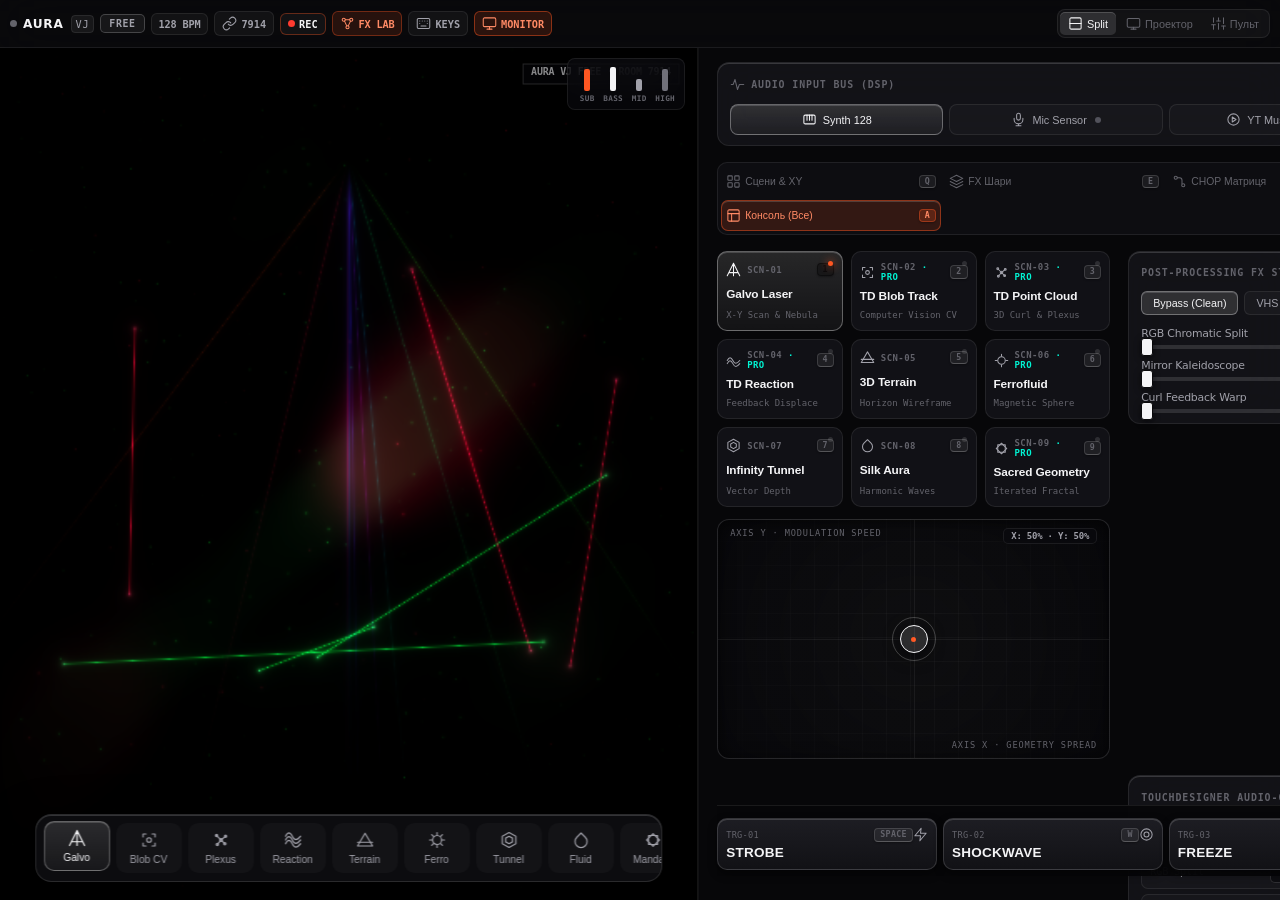
==== commit 0439d0e0: "fix(sync): replace HiveMQ with Mosquitto, add cache-busting v2.6, and clear connection indicators" ====
--- a/index.html
+++ b/index.html
@@ -10,9 +10,12 @@
     <meta name="apple-mobile-web-app-capable" content="yes" />
     <meta name="apple-mobile-web-app-status-bar-style" content="black-translucent" />
     <meta name="apple-mobile-web-app-title" content="AURA VJ PRO" />
+    <meta http-equiv="Cache-Control" content="no-cache, no-store, must-revalidate" />
+    <meta http-equiv="Pragma" content="no-cache" />
+    <meta http-equiv="Expires" content="0" />
     <link rel="manifest" href="manifest.json" />
     <title>AURA VJ PRO — Spatial Projection & FX Studio</title>
-    <link rel="stylesheet" href="style.css" />
+    <link rel="stylesheet" href="style.css?v=2.6.0" />
   </head>
   <body data-view="split">
     <!-- ВЕРХНЯ ПАНЕЛЬ СТАТУСУ (PRO STUDIO TOP BAR) -->
@@ -1077,9 +1080,9 @@
       </div>
     </div>
 
-    <script src="dsp-engine.js"></script>
-    <script src="shader-visualizer.js"></script>
-    <script src="sync-manager.js"></script>
-    <script src="app.js"></script>
+    <script src="dsp-engine.js?v=2.6.0"></script>
+    <script src="shader-visualizer.js?v=2.6.0"></script>
+    <script src="sync-manager.js?v=2.6.0"></script>
+    <script src="app.js?v=2.6.0"></script>
   </body>
 </html>
--- a/style.css
+++ b/style.css
@@ -169,7 +169,12 @@
   width: 5px;
   height: 5px;
   border-radius: 50%;
+  background: #f59e0b;
+}
+
+.room-pill.online.peer-linked::before {
   background: var(--accent-emerald);
+  box-shadow: 0 0 6px var(--accent-emerald);
 }
 
 .room-pill.peer-linked {
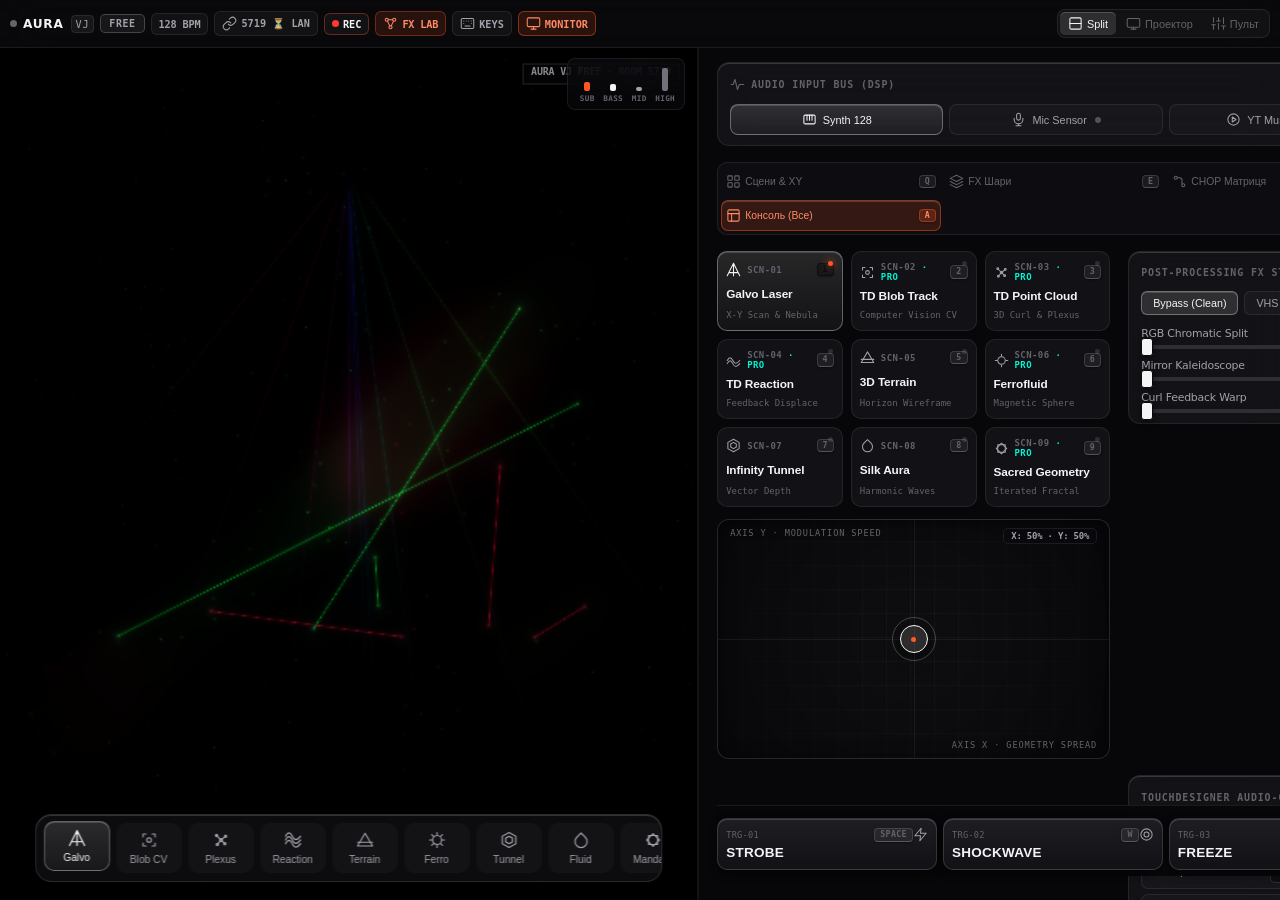
==== commit ce8d9b28: "Add HTTPS on port 3457 for iPhone Safari microphone access & update LAN sync" ====
--- a/index.html
+++ b/index.html
@@ -903,10 +903,9 @@
     <!-- Модальне вікно QR-підключення смартфона до проектора -->
     <div class="qr-modal" id="qrModal" hidden>
       <div class="qr-card">
-        <h3>REMOTE LINK · iPhone ↔ Projector</h3>
+        <h3>LAN SYNC · iPhone ↔ Projector</h3>
         <p>
-          Скануйте QR камерою iPhone або введіть однаковий
-          <strong>Код Кімнати</strong> на обох пристроях (працює між 4G та Wi-Fi):
+          Скануйте QR-код камерою iPhone / Android для відкриття пульта у спільній Wi-Fi мережі (надшвидка передача звуку та ритму &lt; 1 ms):
         </p>
         <div class="qr-box" id="qrCodeBox"></div>
         <div class="room-input-row">
@@ -918,7 +917,7 @@
           />
           <button id="btnJoinRoom" class="join-room-btn">CONNECT</button>
         </div>
-        <code class="remote-url" id="remoteUrlText"></code>
+        <div class="remote-url" id="remoteUrlText"></div>
         <button class="close-modal-btn" id="btnCloseQr">CLOSE</button>
       </div>
     </div>
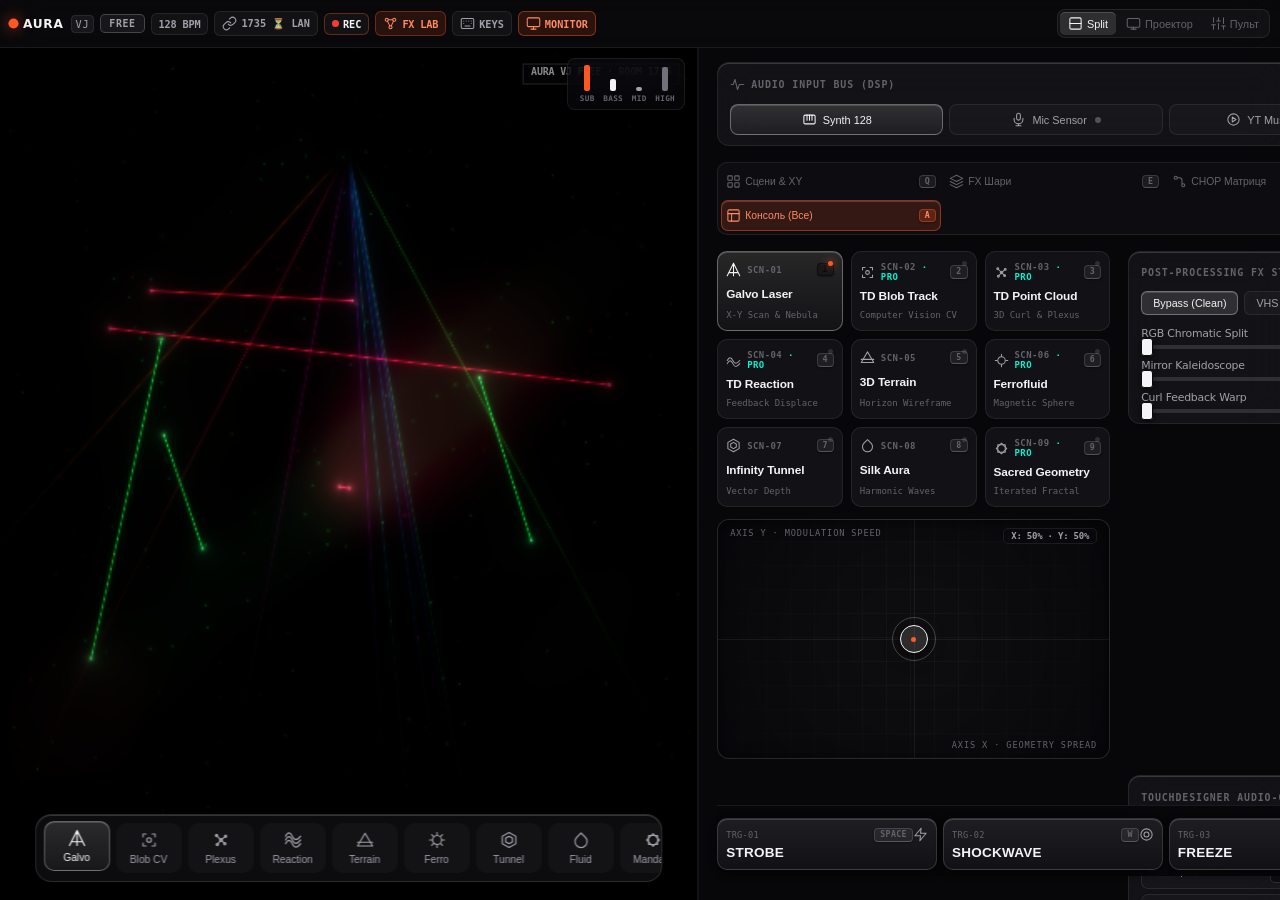
==== commit f6f11ad0: "Expose in-app APK update button in QR modal for Android projector" ====
--- a/index.html
+++ b/index.html
@@ -918,6 +918,7 @@
           <button id="btnJoinRoom" class="join-room-btn">CONNECT</button>
         </div>
         <div class="remote-url" id="remoteUrlText"></div>
+        <button class="update-apk-btn" id="btnUpdateApkNative" style="display:none;margin-top:10px;width:100%;background:rgba(0,255,163,0.15);border:1px solid var(--neon);color:var(--neon);padding:8px;border-radius:6px;font-weight:bold;cursor:pointer;">🔄 ОНОВИТИ ДОДАТОК (APK) З МЕРЕЖІ</button>
         <button class="close-modal-btn" id="btnCloseQr">CLOSE</button>
       </div>
     </div>
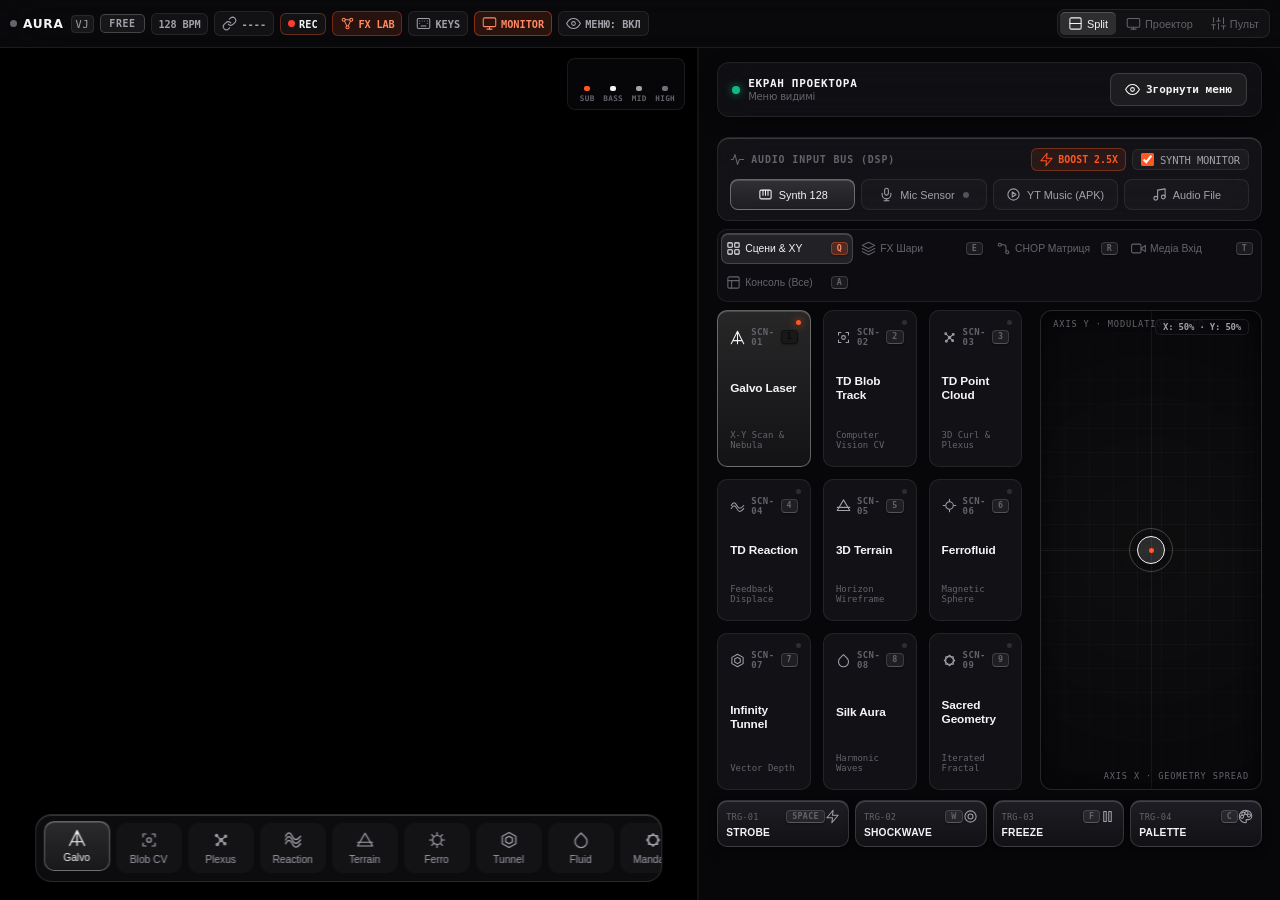
==== commit ee8041a2: "feat(ui): remote projector HUD collapse (clean screen mode controlled from phone)" ====
--- a/index.html
+++ b/index.html
@@ -93,6 +93,17 @@
           </svg>
           <span id="monitorBtnText">MONITOR</span>
         </button>
+        <button
+          class="room-pill hud-toggle-btn"
+          id="btnToggleProjectorHud"
+          title="Згорнути/розгорнути меню (верхнє та нижнє) на проекторі (Клавіша U)"
+        >
+          <svg class="ico" id="icoTopBarHud" viewBox="0 0 24 24">
+            <path d="M1 12s4-8 11-8 11 8 11 8-4 8-11 8-11-8-11-8z" />
+            <circle cx="12" cy="12" r="3" />
+          </svg>
+          <span id="txtTopBarHud">МЕНЮ: ВКЛ</span>
+        </button>
       </div>
 
       <div class="view-switcher" role="tablist" aria-label="Режим екрана">
@@ -250,6 +261,13 @@
           </svg>
           <span class="dock-label">Sync QR</span>
         </button>
+        <button class="dock-item dock-action" id="btnDockToggleHud" tabindex="-1" title="Згорнути меню (Клавіша U)">
+          <svg class="ico ico-lg" viewBox="0 0 24 24">
+            <path d="M17.94 17.94A10.07 10.07 0 0 1 12 20c-7 0-11-8-11-8a18.45 18.45 0 0 1 5.06-5.94M9.9 4.24A9.12 9.12 0 0 1 12 4c7 0 11 8 11 8a18.5 18.5 0 0 1-2.16 3.19m-6.72-1.07a3 3 0 1 1-4.24-4.24" />
+            <line x1="1" y1="1" x2="23" y2="23" />
+          </svg>
+          <span class="dock-label">Hide UI</span>
+        </button>
         <button class="dock-item dock-action" id="btnFullscreen" tabindex="-1">
           <svg class="ico ico-lg" viewBox="0 0 24 24">
             <path d="M8 3H5a2 2 0 0 0-2 2v3m18 0V5a2 2 0 0 0-2-2h-3m0 18h3a2 2 0 0 0 2-2v-3M3 16v3a2 2 0 0 0 2 2h3" />
@@ -257,10 +275,42 @@
           <span class="dock-label">Full</span>
         </button>
       </nav>
+
+      <!-- Плаваюча кнопка швидкого повернення меню при наведенні миші чи дотику на проекторі -->
+      <button class="floating-restore-hud-btn" id="btnFloatingRestoreHud" title="Розгорнути меню (Клавіша U)">
+        <svg class="ico" viewBox="0 0 24 24">
+          <path d="M1 12s4-8 11-8 11 8 11 8-4 8-11 8-11-8-11-8z" />
+          <circle cx="12" cy="12" r="3" />
+        </svg>
+        <span>РОЗГОРНУТИ МЕНЮ</span>
+      </button>
     </section>
 
     <!-- СЕКЦІЯ 2: PRO STUDIO CONTROLLER DECK -->
     <section class="mobile-vj-deck" id="mobileDeck" aria-label="Мобільний VJ Пульт">
+      <!-- ПАНЕЛЬ КЕРУВАННЯ ЕКРАНОМ ПРОЕКТОРА З ТЕЛЕФОНУ -->
+      <div class="projector-remote-bar" id="projectorRemoteBar">
+        <div class="remote-bar-info">
+          <span class="live-dot" id="dotProjectorHudStatus"></span>
+          <div class="remote-bar-texts">
+            <span class="remote-bar-title">ЕКРАН ПРОЕКТОРА</span>
+            <span class="remote-bar-sub" id="txtRemoteProjectorHudState">Меню видимі</span>
+          </div>
+        </div>
+        <button
+          class="btn-toggle-hud-remote"
+          id="btnRemoteToggleHud"
+          type="button"
+          title="Згорнути/розгорнути верхнє та нижнє меню на проекторі"
+        >
+          <svg class="ico" id="icoRemoteHud" viewBox="0 0 24 24">
+            <path d="M1 12s4-8 11-8 11 8 11 8-4 8-11 8-11-8-11-8z" />
+            <circle cx="12" cy="12" r="3" />
+          </svg>
+          <span id="lblRemoteToggleHud">Згорнути меню</span>
+        </button>
+      </div>
+
       <!-- Банер швидкого підключення мікрофона для мобільного пульта -->
       <div class="mic-start-banner" id="micStartBanner">
         <div class="mic-start-content">
@@ -1062,6 +1112,10 @@
               <span>Сховати/показати Live Monitor прев'ю</span>
             </div>
             <div class="shortcut-item">
+              <kbd>U</kbd>
+              <span>Згорнути/розгорнути меню проектора (Чистий екран)</span>
+            </div>
+            <div class="shortcut-item">
               <kbd>V</kbd>
               <span>Режим (Split / Проектор / Пульт)</span>
             </div>
--- a/style.css
+++ b/style.css
@@ -275,6 +275,175 @@
 body[data-view="remote"] .mobile-vj-deck {
   flex: 1;
   display: flex;
+}
+
+/* ЗГОРТАННЯ ВЕРХНЬОГО ТА НИЖНЬОГО МЕНЮ НА ПРОЕКТОРІ (ЧИСТИЙ ЕКРАН / CINEMA WALL MODE) */
+body.projector-hud-collapsed #topBar {
+  transform: translateY(-100%);
+  opacity: 0;
+  pointer-events: none;
+  margin-top: -48px;
+  transition: transform 0.35s cubic-bezier(0.16, 1, 0.3, 1), opacity 0.25s ease, margin-top 0.35s cubic-bezier(0.16, 1, 0.3, 1);
+}
+
+body[data-view="projector"].projector-hud-collapsed .projector-stage,
+body.projector-hud-collapsed .projector-stage {
+  height: 100dvh !important;
+  max-height: 100dvh !important;
+  transition: height 0.35s cubic-bezier(0.16, 1, 0.3, 1);
+}
+
+body.projector-hud-collapsed #projectorDock {
+  transform: translateX(-50%) translateY(140%) !important;
+  opacity: 0 !important;
+  pointer-events: none !important;
+  transition: transform 0.35s cubic-bezier(0.16, 1, 0.3, 1), opacity 0.25s ease !important;
+}
+
+body.projector-hud-collapsed #dspHud {
+  opacity: 0 !important;
+  pointer-events: none !important;
+  transition: opacity 0.25s ease !important;
+}
+
+.floating-restore-hud-btn {
+  position: absolute;
+  top: 18px;
+  left: 50%;
+  transform: translateX(-50%) translateY(-60px);
+  z-index: 100;
+  display: inline-flex;
+  align-items: center;
+  gap: 8px;
+  padding: 8px 16px;
+  background: rgba(10, 10, 15, 0.88);
+  border: 1px solid rgba(255, 255, 255, 0.18);
+  border-radius: 20px;
+  color: var(--text-primary);
+  font-family: var(--font-mono);
+  font-size: 11px;
+  font-weight: 600;
+  letter-spacing: 0.05em;
+  backdrop-filter: blur(16px);
+  box-shadow: 0 8px 24px rgba(0, 0, 0, 0.6);
+  opacity: 0;
+  pointer-events: none;
+  cursor: pointer;
+  transition: transform 0.25s cubic-bezier(0.16, 1, 0.3, 1), opacity 0.25s ease, background 0.15s ease;
+}
+
+.floating-restore-hud-btn:hover {
+  background: rgba(255, 87, 34, 0.25);
+  border-color: rgba(255, 87, 34, 0.6);
+  color: #ffffff;
+}
+
+body.projector-hud-collapsed.restore-pill-visible .floating-restore-hud-btn {
+  transform: translateX(-50%) translateY(0);
+  opacity: 1;
+  pointer-events: auto;
+}
+
+/* ПАНЕЛЬ КЕРУВАННЯ ЕКРАНОМ ПРОЕКТОРА З ТЕЛЕФОНУ */
+.projector-remote-bar {
+  display: flex;
+  align-items: center;
+  justify-content: space-between;
+  gap: 12px;
+  padding: 10px 14px;
+  margin-bottom: 12px;
+  background: rgba(18, 18, 24, 0.78);
+  border: 1px solid rgba(255, 255, 255, 0.08);
+  border-radius: 12px;
+  backdrop-filter: blur(16px);
+  box-shadow: 0 4px 16px rgba(0, 0, 0, 0.35);
+  transition: border-color 0.2s ease, background 0.2s ease;
+}
+
+.projector-remote-bar.hud-collapsed {
+  border-color: rgba(0, 245, 212, 0.45);
+  background: linear-gradient(135deg, rgba(0, 245, 212, 0.12), rgba(18, 18, 24, 0.85));
+  box-shadow: 0 4px 20px rgba(0, 245, 212, 0.15);
+}
+
+.remote-bar-info {
+  display: flex;
+  align-items: center;
+  gap: 8px;
+}
+
+.remote-bar-info .live-dot {
+  width: 8px;
+  height: 8px;
+  border-radius: 50%;
+  background: #10b981;
+  box-shadow: 0 0 8px rgba(16, 185, 129, 0.7);
+  flex-shrink: 0;
+}
+
+.projector-remote-bar.hud-collapsed .remote-bar-info .live-dot {
+  background: #00f5d4;
+  box-shadow: 0 0 10px #00f5d4;
+}
+
+.remote-bar-texts {
+  display: flex;
+  flex-direction: column;
+  gap: 1px;
+}
+
+.remote-bar-title {
+  font-family: var(--font-mono);
+  font-size: 11px;
+  font-weight: 700;
+  letter-spacing: 0.06em;
+  color: var(--text-primary);
+}
+
+.remote-bar-sub {
+  font-size: 10px;
+  color: var(--text-muted);
+}
+
+.projector-remote-bar.hud-collapsed .remote-bar-sub {
+  color: #00f5d4;
+  font-weight: 600;
+}
+
+.btn-toggle-hud-remote {
+  display: inline-flex;
+  align-items: center;
+  gap: 6px;
+  padding: 8px 14px;
+  background: rgba(255, 255, 255, 0.06);
+  border: 1px solid rgba(255, 255, 255, 0.14);
+  border-radius: 8px;
+  color: var(--text-primary);
+  font-family: var(--font-mono);
+  font-size: 11px;
+  font-weight: 600;
+  cursor: pointer;
+  white-space: nowrap;
+  transition: all 0.2s ease;
+}
+
+.btn-toggle-hud-remote:hover {
+  background: rgba(255, 255, 255, 0.12);
+  border-color: rgba(255, 255, 255, 0.25);
+}
+
+.btn-toggle-hud-remote.active {
+  background: rgba(0, 245, 212, 0.18);
+  border-color: rgba(0, 245, 212, 0.75);
+  color: #00f5d4;
+  box-shadow: 0 0 12px rgba(0, 245, 212, 0.35);
+}
+
+.hud-toggle-btn.active {
+  border-color: rgba(0, 245, 212, 0.75);
+  background: rgba(0, 245, 212, 0.15);
+  color: #00f5d4;
+  box-shadow: 0 0 10px rgba(0, 245, 212, 0.3);
 }
 
 /* СЕКЦІЯ 1: ПРОЕКТОР ТА WEBGL СЦЕНА */
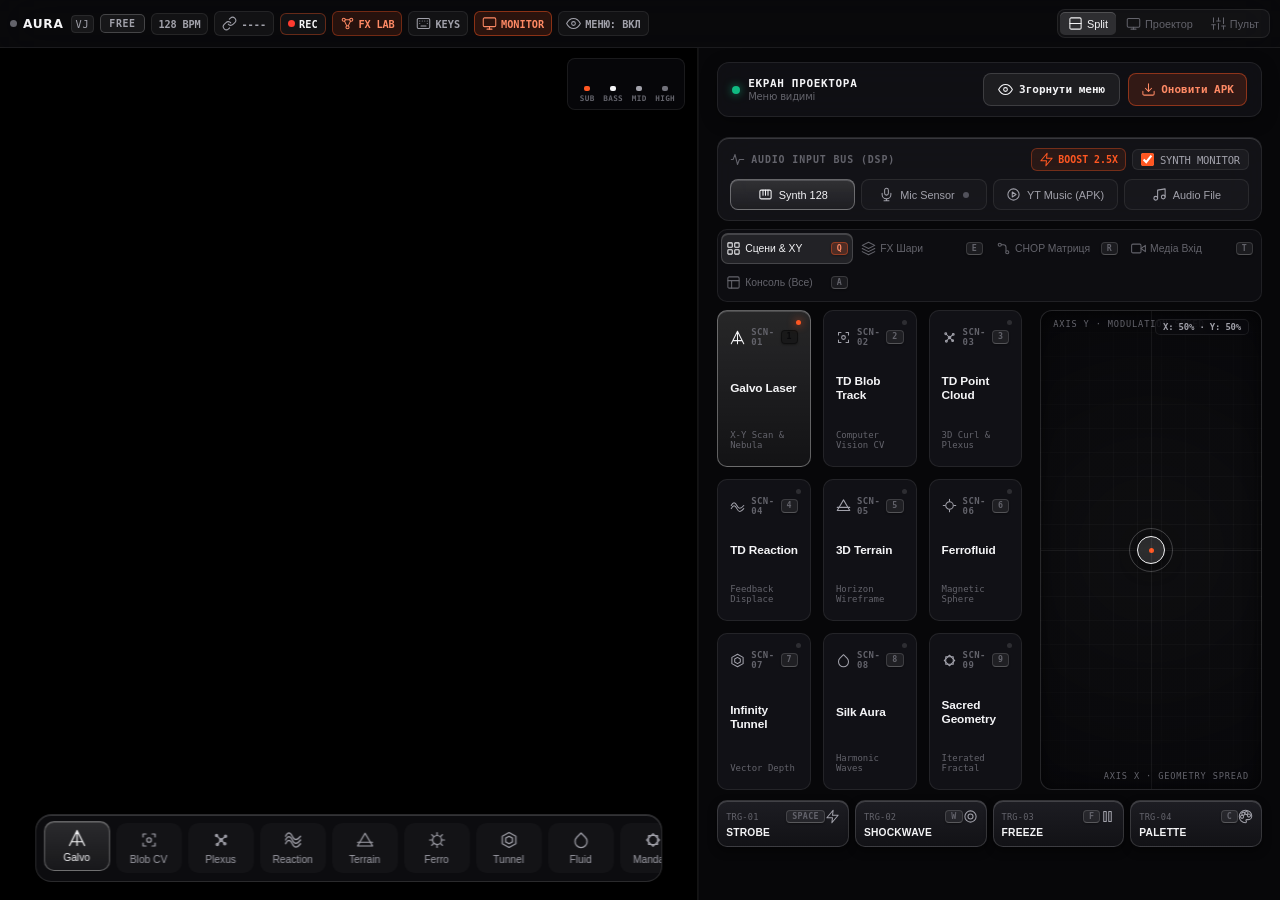
==== commit 53ab5be6: "feat(ota): automatic GitHub Releases update check on startup & remote trigger from phone" ====
--- a/index.html
+++ b/index.html
@@ -284,6 +284,15 @@
         </svg>
         <span>РОЗГОРНУТИ МЕНЮ</span>
       </button>
+
+      <!-- Сповіщення про наявність оновлення APK -->
+      <div class="apk-update-banner" id="apkUpdateBanner">
+        <div class="apk-update-text">
+          <svg class="ico" viewBox="0 0 24 24"><path d="M21 15v4a2 2 0 0 1-2 2H5a2 2 0 0 1-2-2v-4M7 10l5 5 5-5M12 15V3"/></svg>
+          <span>Доступне оновлення AURA VJ!</span>
+        </div>
+        <button class="btn-banner-update" id="btnBannerUpdateApk">ОНОВИТИ ⬇️</button>
+      </div>
     </section>
 
     <!-- СЕКЦІЯ 2: PRO STUDIO CONTROLLER DECK -->
@@ -297,18 +306,31 @@
             <span class="remote-bar-sub" id="txtRemoteProjectorHudState">Меню видимі</span>
           </div>
         </div>
-        <button
-          class="btn-toggle-hud-remote"
-          id="btnRemoteToggleHud"
-          type="button"
-          title="Згорнути/розгорнути верхнє та нижнє меню на проекторі"
-        >
-          <svg class="ico" id="icoRemoteHud" viewBox="0 0 24 24">
-            <path d="M1 12s4-8 11-8 11 8 11 8-4 8-11 8-11-8-11-8z" />
-            <circle cx="12" cy="12" r="3" />
-          </svg>
-          <span id="lblRemoteToggleHud">Згорнути меню</span>
-        </button>
+        <div class="remote-bar-actions">
+          <button
+            class="btn-toggle-hud-remote"
+            id="btnRemoteToggleHud"
+            type="button"
+            title="Згорнути/розгорнути верхнє та нижнє меню на проекторі"
+          >
+            <svg class="ico" id="icoRemoteHud" viewBox="0 0 24 24">
+              <path d="M1 12s4-8 11-8 11 8 11 8-4 8-11 8-11-8-11-8z" />
+              <circle cx="12" cy="12" r="3" />
+            </svg>
+            <span id="lblRemoteToggleHud">Згорнути меню</span>
+          </button>
+          <button
+            class="btn-apk-update-remote"
+            id="btnRemoteUpdateApk"
+            type="button"
+            title="Запустити оновлення APK на проекторі з телефону"
+          >
+            <svg class="ico" viewBox="0 0 24 24">
+              <path d="M21 15v4a2 2 0 0 1-2 2H5a2 2 0 0 1-2-2v-4M7 10l5 5 5-5M12 15V3" />
+            </svg>
+            <span>Оновити APK</span>
+          </button>
+        </div>
       </div>
 
       <!-- Банер швидкого підключення мікрофона для мобільного пульта -->
--- a/style.css
+++ b/style.css
@@ -437,6 +437,86 @@
   border-color: rgba(0, 245, 212, 0.75);
   color: #00f5d4;
   box-shadow: 0 0 12px rgba(0, 245, 212, 0.35);
+}
+
+.remote-bar-actions {
+  display: flex;
+  align-items: center;
+  gap: 8px;
+}
+
+.btn-apk-update-remote {
+  display: inline-flex;
+  align-items: center;
+  gap: 5px;
+  padding: 8px 12px;
+  background: rgba(255, 87, 34, 0.15);
+  border: 1px solid rgba(255, 87, 34, 0.45);
+  border-radius: 8px;
+  color: #ff8a65;
+  font-family: var(--font-mono);
+  font-size: 11px;
+  font-weight: 600;
+  cursor: pointer;
+  white-space: nowrap;
+  transition: all 0.2s ease;
+}
+
+.btn-apk-update-remote:hover {
+  background: rgba(255, 87, 34, 0.28);
+  border-color: rgba(255, 87, 34, 0.75);
+  color: #ffffff;
+}
+
+/* Банер доступного оновлення на проекторі */
+.apk-update-banner {
+  position: absolute;
+  top: 14px;
+  right: 14px;
+  z-index: 90;
+  display: none;
+  align-items: center;
+  gap: 12px;
+  padding: 8px 14px;
+  background: rgba(10, 10, 16, 0.9);
+  border: 1px solid rgba(0, 245, 212, 0.6);
+  border-radius: 10px;
+  box-shadow: 0 8px 24px rgba(0, 0, 0, 0.7), 0 0 16px rgba(0, 245, 212, 0.2);
+  backdrop-filter: blur(16px);
+  animation: pulseApkBanner 3s infinite;
+}
+
+.apk-update-text {
+  display: flex;
+  align-items: center;
+  gap: 8px;
+  font-family: var(--font-mono);
+  font-size: 11px;
+  font-weight: 600;
+  color: #00f5d4;
+}
+
+.btn-banner-update {
+  padding: 5px 12px;
+  background: #00f5d4;
+  border: none;
+  border-radius: 6px;
+  color: #050508;
+  font-family: var(--font-mono);
+  font-size: 11px;
+  font-weight: 800;
+  cursor: pointer;
+  transition: transform 0.15s ease, filter 0.15s ease;
+}
+
+.btn-banner-update:hover {
+  transform: scale(1.05);
+  filter: brightness(1.1);
+}
+
+@keyframes pulseApkBanner {
+  0%, 100% { border-color: rgba(0, 245, 212, 0.6); }
+  50% { border-color: rgba(255, 87, 34, 0.85); box-shadow: 0 0 20px rgba(255, 87, 34, 0.4); }
 }
 
 .hud-toggle-btn.active {
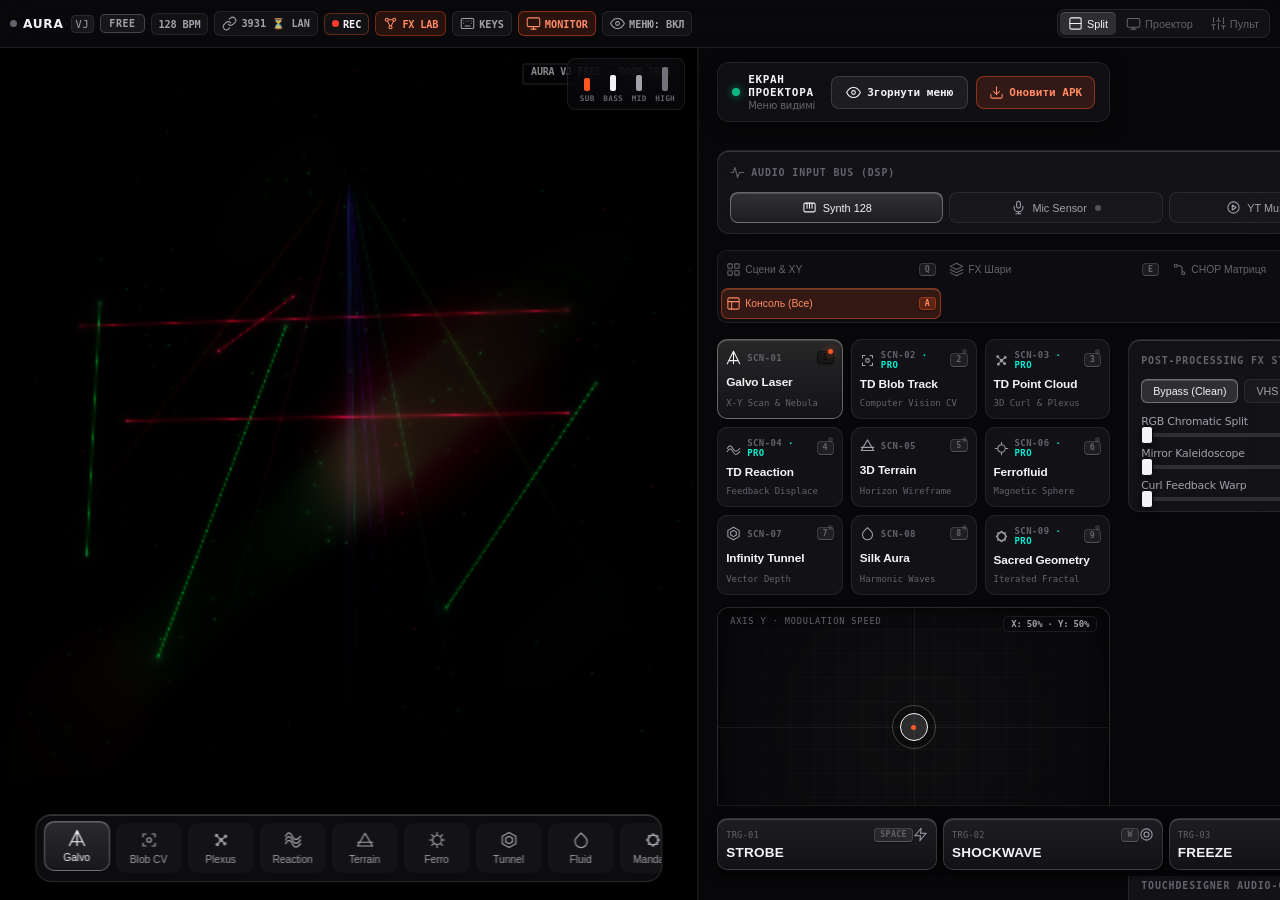
==== commit 1e224fcf: "fix(vj-engine): resolve visualizer crash, TV spatial navigation, offline QR sync, socket thread safe" ====
--- a/index.html
+++ b/index.html
@@ -979,6 +979,10 @@
         <p>
           Скануйте QR-код камерою iPhone / Android для відкриття пульта у спільній Wi-Fi мережі (надшвидка передача звуку та ритму &lt; 1 ms):
         </p>
+        <div class="qr-mode-switch" id="qrModeSwitch">
+          <button class="qr-mode-btn active" id="btnQrModeHttps" type="button">🔒 HTTPS (3457 Мікрофон)</button>
+          <button class="qr-mode-btn" id="btnQrModeHttp" type="button">⚡ HTTP (3456 Швидкий)</button>
+        </div>
         <div class="qr-box" id="qrCodeBox"></div>
         <div class="room-input-row">
           <input
@@ -990,6 +994,7 @@
           <button id="btnJoinRoom" class="join-room-btn">CONNECT</button>
         </div>
         <div class="remote-url" id="remoteUrlText"></div>
+        <button class="copy-url-btn" id="btnCopyRemoteUrl" type="button">📋 СКОПІЮВАТИ ПОСИЛАННЯ</button>
         <button class="update-apk-btn" id="btnUpdateApkNative" style="display:none;margin-top:10px;width:100%;background:rgba(0,255,163,0.15);border:1px solid var(--neon);color:var(--neon);padding:8px;border-radius:6px;font-weight:bold;cursor:pointer;">🔄 ОНОВИТИ ДОДАТОК (APK) З МЕРЕЖІ</button>
         <button class="close-modal-btn" id="btnCloseQr">CLOSE</button>
       </div>
--- a/style.css
+++ b/style.css
@@ -1468,21 +1468,81 @@
   margin-bottom: 16px;
 }
 
+.qr-mode-switch {
+  display: flex;
+  gap: 4px;
+  background: rgba(255, 255, 255, 0.05);
+  padding: 3px;
+  border-radius: 8px;
+  border: 1px solid var(--border-hairline);
+  margin-bottom: 12px;
+}
+
+.qr-mode-btn {
+  flex: 1;
+  padding: 6px 8px;
+  border: none;
+  background: transparent;
+  color: var(--text-muted);
+  font-family: var(--font-mono);
+  font-size: 0.64rem;
+  font-weight: 600;
+  border-radius: 6px;
+  cursor: pointer;
+  transition: all 0.15s ease;
+  white-space: nowrap;
+}
+
+.qr-mode-btn.active {
+  background: rgba(255, 255, 255, 0.14);
+  color: var(--text-primary);
+  box-shadow: var(--specular-top);
+}
+
+.copy-url-btn {
+  width: 100%;
+  padding: 8px 12px;
+  margin-bottom: 12px;
+  background: rgba(255, 255, 255, 0.06);
+  border: 1px solid var(--border-hairline);
+  border-radius: 6px;
+  color: var(--text-secondary);
+  font-family: var(--font-mono);
+  font-size: 0.68rem;
+  font-weight: 600;
+  cursor: pointer;
+  transition: all 0.15s ease;
+}
+
+.copy-url-btn:hover {
+  background: rgba(255, 255, 255, 0.12);
+  color: var(--text-primary);
+  border-color: rgba(255, 255, 255, 0.25);
+}
+
+.copy-url-btn.copied {
+  background: rgba(16, 185, 129, 0.2);
+  border-color: rgba(16, 185, 129, 0.5);
+  color: #10b981;
+}
+
 .qr-box {
-  width: 184px;
-  height: 184px;
+  width: 196px;
+  height: 196px;
   margin: 0 auto 14px;
   background: #fff;
-  padding: 10px;
+  padding: 8px;
   border-radius: 12px;
   display: flex;
   align-items: center;
   justify-content: center;
 }
 
+.qr-box svg,
 .qr-box img {
   width: 100%;
   height: 100%;
+  display: block;
 }
 
 .room-input-row {
@@ -2293,3 +2353,227 @@
     min-height: 54px;
   }
 }
+
+/* ==========================================================================
+   11. АДАПТАЦІЯ ДЛЯ ПЛАНШЕТІВ / IPAD (680px - 1023px)
+   ========================================================================== */
+@media (min-width: 680px) and (max-width: 1023px) {
+  body[data-view="split"] .projector-stage {
+    height: 38dvh;
+    min-height: 220px;
+  }
+
+  body[data-view="remote"] .projector-stage {
+    width: 380px;
+    height: 214px;
+    margin: 10px auto;
+  }
+
+  .mobile-vj-deck {
+    padding: 12px 18px 24px;
+    gap: 12px;
+  }
+
+  #tabScenes.active {
+    display: grid;
+    grid-template-columns: 1.15fr 1fr;
+    gap: 14px;
+    align-items: stretch;
+  }
+
+  #tabScenes.active .preset-grid {
+    grid-template-columns: repeat(3, 1fr);
+    gap: 8px;
+  }
+
+  #tabScenes.active .vj-pad {
+    min-height: 72px;
+    padding: 10px 8px;
+  }
+
+  #tabScenes.active .xy-pad-wrapper {
+    height: 100%;
+    min-height: 240px;
+  }
+
+  .source-pills {
+    grid-template-columns: repeat(4, 1fr);
+    gap: 8px;
+  }
+
+  .fx-sliders-grid {
+    grid-template-columns: repeat(2, 1fr);
+    gap: 14px;
+  }
+
+  .chop-matrix {
+    grid-template-columns: repeat(2, 1fr);
+    gap: 10px;
+  }
+
+  .fx-row .fx-btn {
+    min-height: 50px;
+    font-size: 13px;
+  }
+}
+
+/* ==========================================================================
+   12. АДАПТАЦІЯ ДЛЯ СМАРТФОНІВ У ГОРИЗОНТАЛЬНІЙ ОРІЄНТАЦІЇ (LANDSCAPE DJ DECK)
+   ========================================================================== */
+@media (max-height: 520px) and (orientation: landscape) {
+  .top-bar {
+    height: 36px;
+    min-height: 36px;
+    padding: 0 8px;
+  }
+
+  body.projector-hud-collapsed #topBar {
+    margin-top: -36px;
+  }
+
+  .brand-title {
+    font-size: 0.68rem;
+  }
+
+  .bpm-pill,
+  .room-pill,
+  .view-btn {
+    padding: 2px 6px;
+    font-size: 0.6rem;
+  }
+
+  .mobile-vj-deck {
+    padding: 6px 10px 14px;
+    gap: 6px;
+  }
+
+  .projector-remote-bar {
+    padding: 5px 10px;
+    margin-bottom: 6px;
+  }
+
+  .remote-bar-title {
+    font-size: 9.5px;
+  }
+
+  .remote-bar-sub {
+    font-size: 8.5px;
+  }
+
+  .btn-toggle-hud-remote,
+  .btn-apk-update-remote {
+    padding: 4px 8px;
+    font-size: 9.5px;
+  }
+
+  .source-strip {
+    padding: 6px 8px;
+  }
+
+  .strip-header {
+    margin-bottom: 4px;
+  }
+
+  .source-pills {
+    grid-template-columns: repeat(4, 1fr);
+    gap: 4px;
+  }
+
+  .src-pill {
+    padding: 4px 6px;
+    font-size: 0.62rem;
+  }
+
+  .studio-tabs {
+    gap: 4px;
+    padding: 2px;
+  }
+
+  .studio-tab {
+    padding: 4px 8px;
+    font-size: 0.64rem;
+  }
+
+  #tabScenes.active {
+    display: grid;
+    grid-template-columns: 1.15fr 1fr;
+    gap: 8px;
+    align-items: stretch;
+  }
+
+  #tabScenes.active .preset-grid {
+    grid-template-columns: repeat(3, 1fr);
+    gap: 4px;
+  }
+
+  #tabScenes.active .vj-pad {
+    min-height: 48px;
+    padding: 5px 6px;
+    gap: 2px;
+  }
+
+  #tabScenes.active .vj-pad .pad-code {
+    font-size: 0.5rem;
+  }
+
+  #tabScenes.active .vj-pad .pad-name {
+    font-size: 0.64rem;
+  }
+
+  #tabScenes.active .vj-pad .pad-sub {
+    display: none;
+  }
+
+  #tabScenes.active .xy-pad-wrapper {
+    height: 100%;
+    min-height: 160px;
+  }
+
+  .fx-row {
+    position: sticky;
+    bottom: 0;
+    z-index: 20;
+    background: rgba(7, 7, 9, 0.95);
+    padding: 4px 0 2px;
+  }
+
+  .fx-row .fx-btn {
+    min-height: 38px;
+    padding: 4px 6px;
+    font-size: 11px;
+  }
+
+  .fx-btn small {
+    display: none;
+  }
+
+  body[data-view="remote"] .projector-stage {
+    display: none !important;
+  }
+}
+
+/* ==========================================================================
+   13. АДАПТАЦІЯ ДЛЯ КОМПАКТНИХ ЕКРАНІВ ТЕЛЕФОНІВ (<= 380px, напр. iPhone SE)
+   ========================================================================== */
+@media (max-width: 380px) {
+  .vj-pad {
+    padding: 7px 6px;
+  }
+
+  .vj-pad .pad-name {
+    font-size: 0.68rem;
+  }
+
+  .vj-pad .pad-sub {
+    font-size: 0.5rem;
+  }
+
+  .fx-sliders-grid {
+    grid-template-columns: 1fr;
+  }
+
+  .media-buttons-row {
+    grid-template-columns: 1fr;
+  }
+}
+
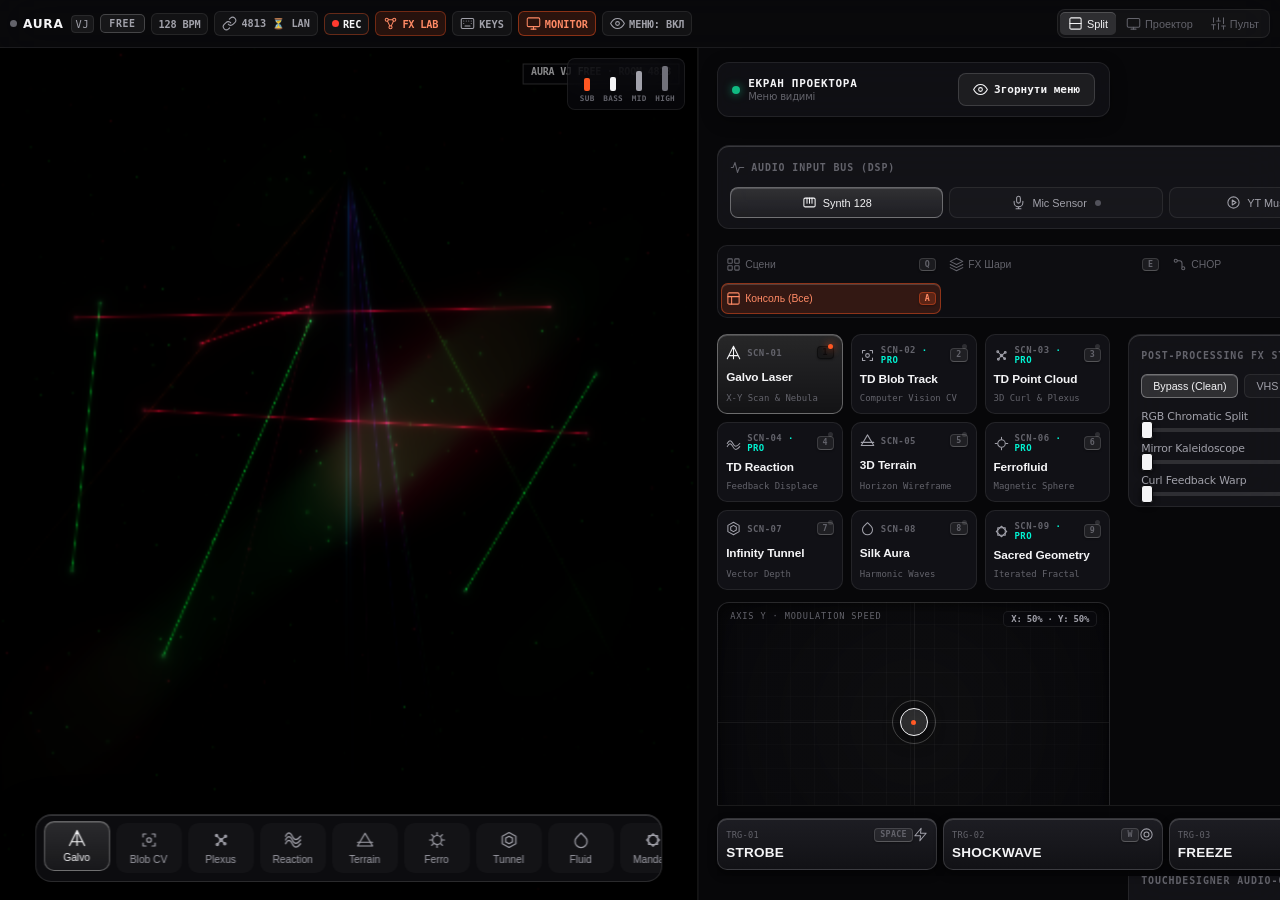
==== commit 761db416: "fix(vj): fix portrait mobile layout, sync media photo to projector via LAN, and remove persistent up" ====
--- a/index.html
+++ b/index.html
@@ -291,7 +291,10 @@
           <svg class="ico" viewBox="0 0 24 24"><path d="M21 15v4a2 2 0 0 1-2 2H5a2 2 0 0 1-2-2v-4M7 10l5 5 5-5M12 15V3"/></svg>
           <span>Доступне оновлення AURA VJ!</span>
         </div>
-        <button class="btn-banner-update" id="btnBannerUpdateApk">ОНОВИТИ ⬇️</button>
+        <div class="apk-update-actions" style="display:inline-flex;gap:6px;align-items:center;">
+          <button class="btn-banner-update" id="btnBannerUpdateApk">ОНОВИТИ ⬇️</button>
+          <button class="btn-banner-close" id="btnCloseApkBanner" type="button" title="Закрити" style="background:transparent;border:none;color:white;cursor:pointer;font-size:16px;padding:2px 6px;opacity:0.8;">✕</button>
+        </div>
       </div>
     </section>
 
@@ -318,17 +321,6 @@
               <circle cx="12" cy="12" r="3" />
             </svg>
             <span id="lblRemoteToggleHud">Згорнути меню</span>
-          </button>
-          <button
-            class="btn-apk-update-remote"
-            id="btnRemoteUpdateApk"
-            type="button"
-            title="Запустити оновлення APK на проекторі з телефону"
-          >
-            <svg class="ico" viewBox="0 0 24 24">
-              <path d="M21 15v4a2 2 0 0 1-2 2H5a2 2 0 0 1-2-2v-4M7 10l5 5 5-5M12 15V3" />
-            </svg>
-            <span>Оновити APK</span>
           </button>
         </div>
       </div>
@@ -414,7 +406,7 @@
             <rect x="3" y="14" width="7" height="7" rx="1" />
             <rect x="14" y="14" width="7" height="7" rx="1" />
           </svg>
-          <span>Сцени & XY</span>
+          <span>Сцени</span>
           <span class="kbd-hint">Q</span>
         </button>
         <button class="studio-tab" data-tab="tabFilmoraFx" role="tab">
@@ -432,7 +424,7 @@
             <circle cx="18" cy="18" r="2.5" />
             <path d="M8.5 6H12a4 4 0 0 1 4 4v5.5" />
           </svg>
-          <span>CHOP Матриця</span>
+          <span>CHOP</span>
           <span class="kbd-hint">R</span>
         </button>
         <button class="studio-tab" data-tab="tabMediaTop" role="tab">
@@ -440,7 +432,7 @@
             <polygon points="23 7 16 12 23 17 23 7" />
             <rect x="1" y="5" width="15" height="14" rx="2" />
           </svg>
-          <span>Медіа Вхід</span>
+          <span>Медіа</span>
           <span class="kbd-hint">T</span>
         </button>
         <button
--- a/style.css
+++ b/style.css
@@ -2553,19 +2553,162 @@
 }
 
 /* ==========================================================================
-   13. АДАПТАЦІЯ ДЛЯ КОМПАКТНИХ ЕКРАНІВ ТЕЛЕФОНІВ (<= 380px, напр. iPhone SE)
+   13. АДАПТАЦІЯ ДЛЯ СМАРТФОНІВ У ВЕРТИКАЛЬНІЙ ОРІЄНТАЦІЇ (PORTRAIT DJ REMOTE)
+   ========================================================================== */
+@media (max-width: 680px) {
+  .top-bar {
+    height: 42px;
+    min-height: 42px;
+    padding: 0 8px;
+  }
+
+  .brand-title {
+    font-size: 0.72rem;
+  }
+
+  .bpm-pill,
+  .room-pill,
+  .view-btn {
+    padding: 3px 6px;
+    font-size: 0.62rem;
+  }
+
+  .mobile-vj-deck {
+    padding: 6px 10px 18px;
+    gap: 8px;
+  }
+
+  body[data-view="remote"] .projector-stage {
+    height: 48px;
+    min-height: 48px;
+    margin: 4px auto 6px;
+    border-radius: 8px;
+  }
+
+  .projector-remote-bar {
+    padding: 6px 12px;
+    margin-bottom: 6px;
+    border-radius: 10px;
+  }
+
+  .remote-bar-title {
+    font-size: 10px;
+  }
+
+  .remote-bar-sub {
+    font-size: 8.5px;
+  }
+
+  .btn-toggle-hud-remote {
+    padding: 5px 12px;
+    font-size: 10.5px;
+    border-radius: 8px;
+  }
+
+  .source-strip {
+    padding: 6px 8px;
+    margin-bottom: 4px;
+    border-radius: 10px;
+  }
+
+  .strip-header {
+    margin-bottom: 4px;
+  }
+
+  .strip-title {
+    font-size: 0.62rem;
+  }
+
+  .source-pills {
+    grid-template-columns: repeat(4, 1fr);
+    gap: 4px;
+  }
+
+  .src-pill {
+    padding: 5px 2px;
+    font-size: 0.6rem;
+    justify-content: center;
+    text-align: center;
+  }
+
+  .src-pill .ico {
+    display: none;
+  }
+
+  .studio-tabs {
+    gap: 3px;
+    padding: 2px;
+  }
+
+  .studio-tab {
+    padding: 6px 2px;
+    font-size: 0.64rem;
+  }
+
+  .studio-tab .kbd-hint {
+    display: none !important;
+  }
+
+  .preset-grid {
+    gap: 5px;
+  }
+
+  .vj-pad {
+    min-height: 46px;
+    padding: 6px 4px;
+    gap: 2px;
+  }
+
+  .vj-pad .pad-code {
+    font-size: 0.52rem;
+  }
+
+  .vj-pad .pad-name {
+    font-size: 0.68rem;
+    font-weight: 600;
+    white-space: nowrap;
+    overflow: hidden;
+    text-overflow: ellipsis;
+  }
+
+  .vj-pad .pad-sub {
+    display: none !important;
+  }
+
+  .xy-pad-wrapper {
+    height: 155px;
+    min-height: 145px;
+    border-radius: 10px;
+  }
+
+  .fx-row {
+    padding: 6px 0 14px;
+    gap: 5px;
+  }
+
+  .fx-row .fx-btn {
+    min-height: 40px;
+    font-size: 11px;
+    padding: 6px 3px;
+    border-radius: 8px;
+  }
+
+  .fx-btn small {
+    display: none !important;
+  }
+}
+
+/* ==========================================================================
+   14. АДАПТАЦІЯ ДЛЯ КОМПАКТНИХ ЕКРАНІВ ТЕЛЕФОНІВ (<= 380px, напр. iPhone SE)
    ========================================================================== */
 @media (max-width: 380px) {
   .vj-pad {
-    padding: 7px 6px;
+    padding: 5px 3px;
+    min-height: 42px;
   }
 
   .vj-pad .pad-name {
-    font-size: 0.68rem;
-  }
-
-  .vj-pad .pad-sub {
-    font-size: 0.5rem;
+    font-size: 0.62rem;
   }
 
   .fx-sliders-grid {
